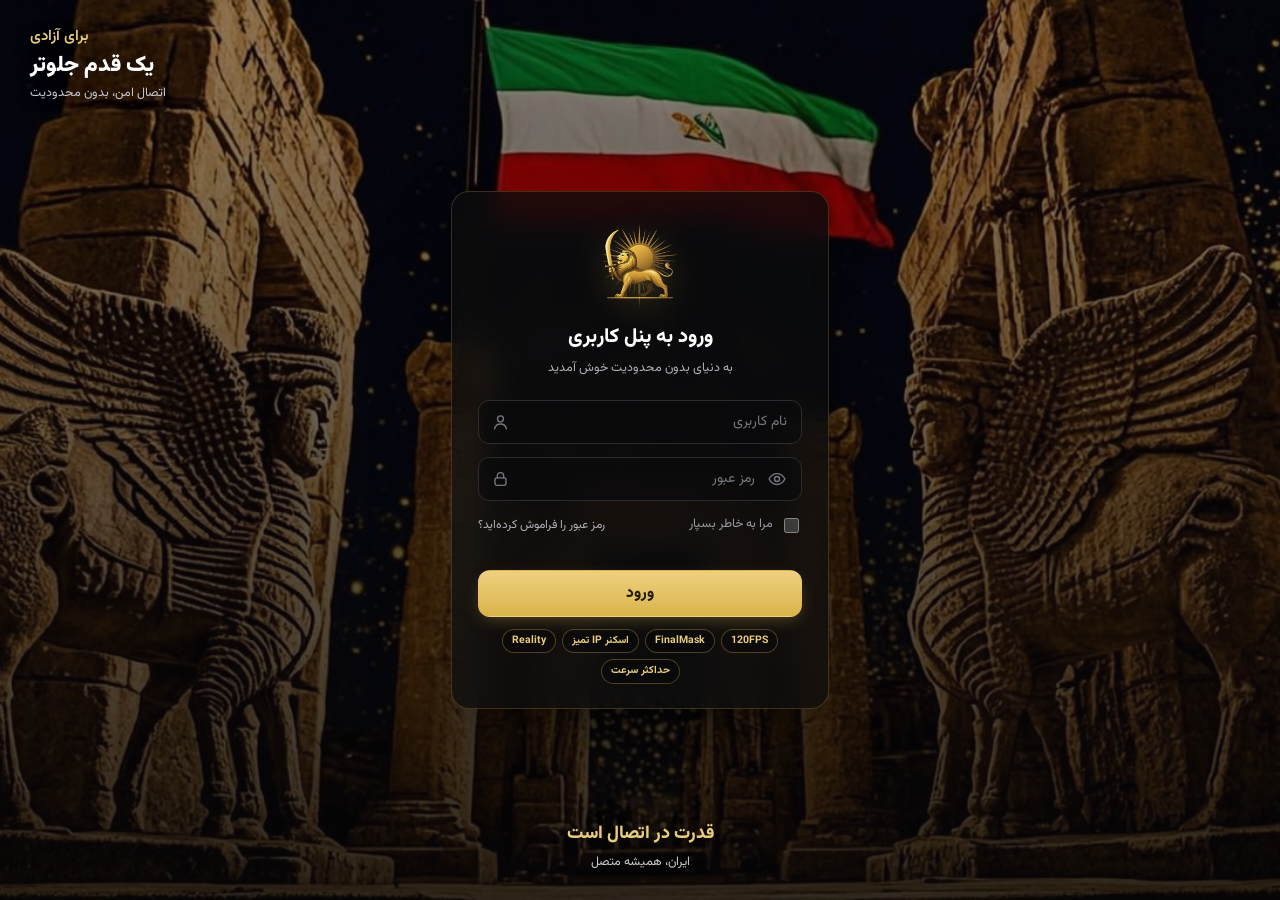
==== panel.html @ 76ae4f4f "fix(ipscan): browser scanner returned fake ~0ms results for every IP probeOne used fetch with mode:'" ====
<!doctype html>
<html lang="fa" dir="rtl">
<head>
<meta charset="utf-8">
<meta name="viewport" content="width=device-width,initial-scale=1,viewport-fit=cover">
<meta name="theme-color" content="#0a0a0b">
<meta name="robots" content="noindex,nofollow">
<title>پنل مدیریت | NullGate</title>



<style>@font-face{font-family:'Vazirmatn';font-style:normal;font-weight:400;font-display:swap;src:url([data-uri]) format('woff2');}@font-face{font-family:'Vazirmatn';font-style:normal;font-weight:600;font-display:swap;src:url([data-uri]) format('woff2');}@font-face{font-family:'Vazirmatn';font-style:normal;font-weight:700;font-display:swap;src:url([data-uri]) format('woff2');}@font-face{font-family:'Vazirmatn';font-style:normal;font-weight:800;font-display:swap;src:url([data-uri]) format('woff2');}@font-face{font-family:'Vazirmatn';font-style:normal;font-weight:900;font-display:swap;src:url([data-uri]) format('woff2');}/* ══════════ v2.3.0: hero chips / login chips / wg ══════════ */
.hchips{display:flex;gap:6px;margin-top:10px;flex-wrap:wrap}
.hchips span{display:inline-flex;align-items:center;gap:5px;font-size:10.5px;font-weight:700;color:var(--gold-tx);border:1px solid rgba(217,180,74,.4);border-radius:999px;padding:2.5px 10px;background:rgba(8,8,10,.5);backdrop-filter:blur(4px);-webkit-backdrop-filter:blur(4px)}
.hchips span svg.i{width:12px;height:12px;stroke-width:2.2}
.lfchips{display:flex;justify-content:center;gap:6px;margin-top:12px;flex-wrap:wrap}
.lfchips span{font-size:10.5px;font-weight:700;color:var(--gold-tx);border:1px solid rgba(217,180,74,.32);border-radius:999px;padding:2px 9px;background:rgba(8,8,10,.35)}
.wgline{display:flex;align-items:center;gap:7px;font-size:11.5px;color:var(--mu);white-space:nowrap}
.wgline code{font-family:var(--mono);font-size:11px;background:var(--bg2);border:1px solid var(--line2);border-radius:6px;padding:1px 7px;direction:ltr;unicode-bidi:isolate}
</style>
<style>
/* ═══════════════ tokens ═══════════════ */
:root{
  --bg:#0a0a0b; --bg2:#101012; --card:#151517; --card2:#1b1b1e; --line:#26262a; --line2:#1e1e21;
  --tx:#f2f2f4; --mu:#9b9ba3; --mu2:#77777f;
  --gold:#d9b44a; --gold2:#f0d080; --gold-d:#8a6d1f; --gold-tx:#e9cd7e;
  --green:#3ddc84; --red:#f87171; --blue:#5b8cff; --purple:#a78bfa; --cyan:#38bdf8; --yellow:#fbbf24;
  --emblem:url("[data-uri]");
  --loginbg:url("[data-uri]");
  --hero:url("[data-uri]");
  --sans:'Vazirmatn',Tahoma,system-ui,-apple-system,'Segoe UI',sans-serif;
  --mono:ui-monospace,SFMono-Regular,Menlo,Consolas,monospace;
  --rad:14px; --sh:0 10px 30px -12px rgba(0,0,0,.55);
  --logo:url("[data-uri]");
  --icon:url("[data-uri]");
}
html[data-theme="light"]{
  --bg:#f1f1f3; --bg2:#e9e9ec; --card:#ffffff; --card2:#f5f5f7; --line:#dedee1; --line2:#e7e7ea;
  --tx:#1c1c20; --mu:#63636b; --mu2:#8c8c94;
  --gold:#c9992e; --gold-d:#a87f1f; --gold-tx:#9a7715;
  --sh:0 10px 26px -14px rgba(18,18,20,.25);
}
*{box-sizing:border-box;-webkit-tap-highlight-color:transparent}
html{color-scheme:dark}
html[data-theme="light"]{color-scheme:light}
body{margin:0;background:var(--bg);color:var(--tx);font-family:var(--sans);font-size:14px;line-height:1.75;min-height:100vh}
button,input,select{font:inherit;color:inherit}
button{cursor:pointer;background:none;border:0;padding:0}
:focus-visible{outline:2px solid var(--gold);outline-offset:2px}
[hidden]{display:none!important}
svg.i{width:20px;height:20px;fill:none;stroke:currentColor;stroke-width:1.7;stroke-linecap:round;stroke-linejoin:round;flex-shrink:0}
.ltr{direction:ltr;unicode-bidi:isolate}
::placeholder{color:var(--mu2)}
@media (prefers-reduced-motion:reduce){*{animation:none!important;transition:none!important}}
/* ─── 120Hz performance layer ─── */
.scard,.panel{contain:layout paint style}
.hero,.sic,.ava,.nic,.ring{will-change:transform,opacity}
#toast span,.pop,.scrim{will-change:transform,opacity}
.ubar b{will-change:transform}
.tdetail{animation:popin .16s both}

/* ═══════════════ buttons & fields ═══════════════ */
.btn{display:inline-flex;align-items:center;justify-content:center;gap:8px;min-height:42px;padding:0 18px;border-radius:11px;border:1px solid var(--line);background:var(--card2);color:var(--tx);font-weight:600;transition:filter .15s,background .15s,border-color .15s}
.btn:hover{filter:brightness(1.12)}
.btn.gold{background:linear-gradient(180deg,var(--gold2),var(--gold));border-color:transparent;color:#241b03;font-weight:800;box-shadow:0 6px 18px -6px rgba(217,180,74,.45)}
.btn.gold:hover{filter:brightness(1.06)}
.btn.ghost-gold{background:transparent;border-color:var(--gold-d);color:var(--gold-tx);font-weight:700}
.btn.ghost-gold:hover{background:rgba(217,180,74,.1)}
.btn.bad{border-color:#5c2323;color:var(--red);background:transparent}
.btn.bad:hover{background:rgba(248,113,113,.08)}
.btn.sm{min-height:36px;padding:0 13px;font-size:13px;border-radius:9px}
.btn.icon{width:38px;min-height:38px;padding:0;border-radius:10px}
.btn:disabled{opacity:.5;cursor:default}
.field{display:flex;flex-direction:column;gap:6px;margin-bottom:14px}
.field label{font-size:12.5px;color:var(--mu);font-weight:600}
.field small{color:var(--mu);font-size:12px;line-height:1.8}
input.in,select.in{width:100%;min-height:44px;padding:0 14px;border-radius:11px;border:1px solid var(--line);background:var(--bg2);color:var(--tx);transition:border-color .15s}
input.in:focus,select.in:focus{outline:none;border-color:var(--gold)}
input.in.ltr{direction:ltr;text-align:left;font-family:var(--mono);font-size:12.5px}
select.in option{background:var(--bg2)}
.chk{display:flex;align-items:center;gap:7px;font-size:12.5px;color:var(--mu);cursor:pointer;user-select:none}
.chk input{width:15px;height:15px;accent-color:var(--gold)}

/* ═══════════════ login ═══════════════ */
.login{position:relative;min-height:100vh;min-height:100dvh;display:flex;align-items:center;justify-content:center;padding:24px;background:linear-gradient(rgba(5,5,6,.42),rgba(5,5,6,.66) 60%,rgba(5,5,6,.82)),var(--loginbg) center/cover no-repeat fixed}
.login-slogan{position:absolute;top:26px;inset-inline-end:30px;line-height:1.5;text-shadow:0 2px 14px rgba(0,0,0,.7);text-align:left}
.login-slogan .l1{display:block;color:var(--gold-tx);font-size:15px;font-weight:600}
.login-slogan .l2{display:block;color:#fff;font-size:22px;font-weight:900;letter-spacing:.2px}
.login-slogan .l3{display:block;color:#c9c9cf;font-size:12.5px;margin-top:2px}
.login-quote{position:absolute;bottom:26px;inset-inline:0;text-align:center;text-shadow:0 2px 14px rgba(0,0,0,.8)}
.login-quote b{display:block;color:var(--gold-tx);font-size:18px;font-weight:800}
.login-quote span{display:block;color:#c9c9cf;font-size:12.5px;margin-top:2px}
.login-card{position:relative;width:100%;max-width:378px;background:rgba(12,12,14,.78);border:1px solid rgba(217,180,74,.22);border-radius:18px;padding:30px 26px 24px;backdrop-filter:blur(14px);-webkit-backdrop-filter:blur(14px);box-shadow:0 30px 70px -20px rgba(0,0,0,.75)}
html[data-theme="light"] .login-card{background:rgba(255,255,255,.88);border-color:rgba(201,153,46,.35)}
.login-card .emb{display:block;width:88px;height:88px;margin:0 auto 10px;background:var(--emblem) center/contain no-repeat;filter:drop-shadow(0 6px 18px rgba(217,180,74,.35))}
.login-card h1{margin:0 0 3px;font-size:20px;font-weight:800;text-align:center;color:#fff}
html[data-theme="light"] .login-card h1{color:var(--tx)}
.login-card>p{margin:0 0 20px;text-align:center;color:#b0b0b7;font-size:12.5px}
html[data-theme="light"] .login-card>p{color:var(--mu)}
.in-wrap{position:relative;margin-bottom:13px}
.in-wrap>.i{position:absolute;top:50%;inset-inline-end:13px;transform:translateY(-50%);width:19px;height:19px;color:var(--mu2);pointer-events:none}
.in-wrap input{padding-inline-end:42px;background:rgba(9,9,11,.6);border-color:#2b2b30}.in-wrap input[name="pass"]{padding-inline-start:46px}
html[data-theme="light"] .in-wrap input{background:var(--bg2)}
.in-wrap input:focus{border-color:var(--gold)}
.eye{position:absolute;top:50%;inset-inline-start:8px;transform:translateY(-50%);width:34px;height:34px;display:flex;align-items:center;justify-content:center;color:var(--mu2);border-radius:8px}
.eye:hover{color:var(--tx)}
.login-row{display:flex;align-items:center;justify-content:space-between;gap:10px;margin:2px 0 8px}
.forgot{font-size:12px;color:#b0b0b7}
.forgot:hover{color:var(--gold-tx)}
html[data-theme="light"] .forgot{color:var(--mu)}
.err{min-height:20px;color:var(--red);font-size:12.5px;margin-bottom:4px}
.login-card .btn.gold{width:100%;min-height:47px;font-size:15.5px;border-radius:12px;margin-top:2px}

/* ═══════════════ app shell ═══════════════ */
.app{display:flex;min-height:100vh;direction:ltr}
.rail{width:252px;flex-shrink:0;position:sticky;top:0;height:100vh;display:flex;flex-direction:column;gap:4px;padding:20px 14px 16px;background:var(--bg2);border-inline-start:1px solid var(--line2);z-index:40;transition:width .2s,transform .25s;direction:rtl}
.rail .brand{display:flex;align-items:center;gap:11px;padding:2px 8px 18px}
.rail .brand .emb{width:40px;height:40px;flex-shrink:0;background:var(--emblem) center/contain no-repeat}
.rail .brand b{display:block;font-size:15.5px;font-weight:800;line-height:1.4}
.rail .brand span{display:block;font-size:11px;color:var(--mu2);margin-top:-3px}
.rail .brand .logo-sm{display:block;width:100%;height:15px;margin:2px 0 3px;background:var(--logo) right center/contain no-repeat;opacity:.95}
.rail.collapsed .brand .logo-sm{display:none}
/* NullGate brand logo */
.login-card .logo{display:block;height:34px;margin:0 auto 14px;background:var(--logo) center/contain no-repeat;filter:drop-shadow(0 4px 14px rgba(217,180,74,.4))}
.topbar .logo-h{width:36px;height:36px;flex-shrink:0;background:var(--emblem) center/contain no-repeat}
/* config-name format editor */
.chips{display:flex;flex-wrap:wrap;gap:6px;margin:-4px 0 12px}
.chip{border:1px solid var(--line);background:var(--card2);color:var(--gold-tx);font-family:var(--mono);font-size:11px;padding:4px 9px;border-radius:8px;cursor:pointer;transition:border-color .15s,color .15s}
.chip:hover{border-color:var(--gold);color:var(--gold2)}
.cfg-prev{background:var(--card2);border:1px solid var(--line2);border-radius:10px;padding:10px 14px;font-family:var(--mono);font-size:12px;direction:ltr;text-align:left;line-height:2.1;color:var(--mu);overflow-x:auto;white-space:nowrap}
.cfg-prev b{color:var(--gold-tx);font-weight:600}
.cfg-prev .bad{color:var(--red)}
.rail nav{display:flex;flex-direction:column;gap:3px;overflow-y:auto;scrollbar-width:none}
.rail nav::-webkit-scrollbar{display:none}
.rail .nav{display:flex;align-items:center;gap:12px;padding:0 13px;min-height:44px;border-radius:11px;color:var(--mu);font-weight:600;font-size:13.5px;text-align:start;transition:background .15s,color .15s;white-space:nowrap}
.rail .nav svg.i{width:21px;height:21px}
.rail .nav:hover{background:var(--card2);color:var(--tx)}
.rail .nav[aria-current=page]{background:linear-gradient(135deg,var(--gold2),var(--gold));color:#241b03;font-weight:800;box-shadow:0 6px 16px -6px rgba(217,180,74,.5)}
.rail .grow{flex:1}
.rail .me{display:flex;align-items:center;gap:10px;padding:10px 10px;border-top:1px solid var(--line2);white-space:nowrap}
.ava{width:36px;height:36px;flex-shrink:0;border-radius:50%;background:linear-gradient(135deg,var(--gold2),var(--gold));color:#241b03;display:flex;align-items:center;justify-content:center;font-weight:800;font-size:14.5px}
.rail .me b{display:block;font-size:13px;font-weight:700;line-height:1.4;overflow:hidden;text-overflow:ellipsis}
.rail .me span{display:block;font-size:11px;color:var(--mu2);margin-top:-3px}
.rail .logout{display:flex;align-items:center;gap:12px;padding:0 13px;min-height:42px;border-radius:11px;color:var(--red);font-weight:600;font-size:13.5px;white-space:nowrap}
.rail .logout:hover{background:rgba(248,113,113,.08)}
.rail.collapsed{width:74px}
.rail.collapsed .brand div,.rail.collapsed .nav span,.rail.collapsed .me div,.rail.collapsed .logout span{display:none}
.rail.collapsed .brand,.rail.collapsed .me{justify-content:center;padding-inline:0}
.rail.collapsed .nav,.rail.collapsed .logout{justify-content:center;padding:0}
.scrim{position:fixed;inset:0;background:rgba(3,3,4,.6);backdrop-filter:blur(2px);z-index:35;opacity:0;pointer-events:none;transition:opacity .2s}
.wrap{flex:1;min-width:0;display:flex;flex-direction:column;direction:rtl}
main{flex:1;width:100%;max-width:1220px;margin:0 auto;padding:20px 24px 30px}

/* ═══════════════ topbar ═══════════════ */
.topbar{position:sticky;top:0;z-index:30;display:flex;align-items:center;gap:12px;padding:12px 24px;background:color-mix(in srgb,var(--bg) 86%,transparent);backdrop-filter:blur(10px);-webkit-backdrop-filter:blur(10px);border-bottom:1px solid var(--line2);direction:ltr}
.burger{width:40px;height:40px;display:flex;align-items:center;justify-content:center;border-radius:10px;color:var(--mu);flex-shrink:0}
.burger:hover{background:var(--card2);color:var(--tx)}
.topbar .emb{width:38px;height:38px;flex-shrink:0;background:var(--emblem) center/contain no-repeat}
.search{position:relative;flex:1;max-width:430px}
.search .i{position:absolute;top:50%;inset-inline-start:13px;transform:translateY(-50%);width:17px;height:17px;color:var(--mu2);pointer-events:none}
.search input{width:100%;min-height:41px;padding:0 40px;border-radius:999px;border:1px solid var(--line);background:var(--bg2);font-size:13px;direction:rtl}
.search input:focus{outline:none;border-color:var(--gold)}
.tact{display:flex;align-items:center;gap:4px;margin-inline-start:auto}
.tact .btn.icon{background:transparent;border-color:transparent;color:var(--mu);position:relative}
.tact .btn.icon:hover{background:var(--card2);color:var(--tx)}
.tact .dot{position:absolute;top:7px;inset-inline-end:8px;width:8px;height:8px;border-radius:50%;background:var(--red);border:2px solid var(--bg);display:none}
.tact .dot.on{display:block}
.me-mini{display:flex;align-items:center;gap:9px;padding-inline-start:10px;margin-inline-start:4px;border-inline-start:1px solid var(--line2);direction:rtl}
.me-mini b{display:block;font-size:12.5px;font-weight:700;line-height:1.4;white-space:nowrap}
.me-mini span{display:block;font-size:10.5px;color:var(--mu2);margin-top:-3px}
.me-mini>div{min-width:0}

/* ═══════════════ hero ═══════════════ */
.hero{position:relative;height:212px;border-radius:var(--rad);overflow:hidden;background:var(--hero) center 32%/cover no-repeat;box-shadow:var(--sh);margin-bottom:16px}
.hero::before{content:"";position:absolute;inset:0;background:linear-gradient(to left,rgba(4,4,5,.88) 8%,rgba(4,4,5,.45) 46%,rgba(4,4,5,.06) 78%)}
html[data-theme="light"] .hero::before{background:linear-gradient(to left,rgba(8,8,9,.82) 8%,rgba(8,8,9,.38) 46%,rgba(8,8,9,.04) 78%)}
.hero .ht{position:absolute;inset-inline-start:26px;top:50%;transform:translateY(-50%);max-width:420px}
.hero .ht .h1{display:inline-block;color:var(--gold-tx);font-size:12.5px;font-weight:600;padding-bottom:5px;border-bottom:2px solid var(--gold);text-shadow:0 1px 8px rgba(0,0,0,.6)}
.hero .ht h2{margin:6px 0 4px;color:#fff;font-size:26px;font-weight:900;text-shadow:0 2px 14px rgba(0,0,0,.65)}
.hero .ht p{margin:0;color:#d6d6db;font-size:13px;text-shadow:0 1px 8px rgba(0,0,0,.6)}

/* ═══════════════ cards & grids ═══════════════ */
.grid4{display:grid;grid-template-columns:repeat(4,1fr);gap:14px;margin-bottom:16px;direction:ltr}
.grid4>.scard:not(.srv){direction:ltr}
.grid4>.scard:not(.srv) .sbody{direction:rtl}
.scard.srv{direction:rtl}
.grid2{display:grid;grid-template-columns:1.9fr 1fr;gap:14px;margin-bottom:16px;align-items:stretch;direction:ltr}
.grid2>.panel{direction:rtl}
.panel{background:var(--card);border:1px solid var(--line2);border-radius:var(--rad);padding:18px;box-shadow:var(--sh)}
.panel+.panel,.mt{margin-top:14px}
.panel h3{margin:0 0 3px;font-size:15px;font-weight:800}
.panel .sub{margin:0 0 14px;color:var(--mu);font-size:12px}
.sect-t{font-size:15px;font-weight:800;margin:0 0 11px}
.scard{background:var(--card);border:1px solid var(--line2);border-radius:var(--rad);padding:16px;display:flex;align-items:center;gap:13px;box-shadow:var(--sh);min-width:0}
.sic{width:46px;height:46px;flex-shrink:0;border-radius:13px;display:flex;align-items:center;justify-content:center}
.sic svg.i{width:22px;height:22px}
.sic.blue{background:rgba(91,140,255,.14);color:var(--blue)}
.sic.green{background:rgba(61,220,132,.13);color:var(--green)}
.sic.purple{background:rgba(167,139,250,.14);color:var(--purple)}
.sic.yellow{background:rgba(251,191,36,.13);color:var(--yellow)}
.sbody{min-width:0;flex:1}
.st{display:block;color:var(--mu);font-size:12px;font-weight:600;white-space:nowrap;overflow:hidden;text-overflow:ellipsis}
.sv{display:flex;align-items:center;gap:8px;margin:2px 0;flex-wrap:wrap;row-gap:2px}
.sv b{font-size:22px;font-weight:800;line-height:1.3;letter-spacing:-.2px;white-space:nowrap;unicode-bidi:plaintext;max-width:100%;overflow:hidden;text-overflow:ellipsis}
.badge{display:inline-flex;align-items:center;gap:3px;font-size:11px;font-weight:700;padding:1px 7px;border-radius:999px}
.badge svg.i{width:11px;height:11px;stroke-width:2.4}
.badge.up{color:var(--green);background:rgba(61,220,132,.12)}
.sv .badge{direction:ltr}
.badge.down{color:var(--red);background:rgba(248,113,113,.12)}
.ss{display:block;color:var(--mu2);font-size:11.5px;white-space:nowrap;overflow:hidden;text-overflow:ellipsis}

/* server status */
.srv{flex-direction:column;align-items:stretch;gap:10px}
.srv .shead{display:flex;align-items:center;justify-content:space-between;color:var(--mu);font-size:12.5px;font-weight:600}
.srv .shead .ltr{font-size:11px;color:var(--mu2)}
.srv .srow{display:flex;align-items:center;justify-content:space-between;gap:10px}
.srv .big{display:block;font-size:23px;font-weight:800;line-height:1.35;white-space:nowrap;unicode-bidi:plaintext;overflow:hidden;text-overflow:ellipsis}
.srv .ss{margin-top:0}
.ring{width:62px;height:62px;flex-shrink:0}
.ring circle{fill:none;stroke-width:6.5;stroke-linecap:round}
.ring .tr{stroke:var(--line2)}
.ring text{font-size:12.5px;font-weight:800;fill:var(--tx)}
.nic{width:46px;height:46px;flex-shrink:0;border-radius:13px;background:rgba(56,189,248,.13);color:var(--cyan);display:flex;align-items:center;justify-content:center}
.nrow{display:flex;align-items:center;gap:7px;font-size:13.5px;font-weight:700;font-family:var(--mono);direction:ltr;justify-content:flex-end}
.nrow svg.i{width:15px;height:15px;stroke-width:2.2}
.nrow.dl{color:var(--green)}.nrow.ul{color:var(--cyan)}

/* chart */
.chart-head{display:flex;align-items:flex-start;justify-content:space-between;gap:10px;flex-wrap:wrap}
.legend{display:flex;gap:16px;flex-wrap:wrap;padding-top:3px;direction:ltr}
.legend span{display:inline-flex;align-items:center;gap:6px;font-size:11.5px;color:var(--mu);font-weight:600;direction:ltr}
.legend i{width:9px;height:9px;border-radius:50%}
.chart-wrap{width:100%}
.chart-wrap svg{display:block;width:100%;height:196px}
.axis-t{font-size:10.5px;fill:var(--mu2);font-family:var(--mono)}

/* sysinfo */
.rows{margin:0}
.rows>div{display:flex;align-items:center;justify-content:space-between;gap:12px;padding:11.5px 0;border-top:1px solid var(--line2)}
.rows>div:first-child{border-top:0;padding-top:2px}
.rows dt{color:var(--mu);font-size:12.5px;flex-shrink:0}
.rows dd{margin:0;font-weight:600;font-size:13px;display:flex;align-items:center;gap:8px;min-width:0;text-align:end}
.rows dd svg.i{width:16px;height:16px;color:var(--gold);stroke-width:1.9}
.rows dd span{overflow:hidden;text-overflow:ellipsis;white-space:nowrap}

/* ═══════════════ users table ═══════════════ */
.tbl-head{display:flex;align-items:center;justify-content:space-between;gap:10px;margin-bottom:12px}
.tbl{background:var(--card);border:1px solid var(--line2);border-radius:var(--rad);overflow:hidden;box-shadow:var(--sh)}
.trow,.thead{display:grid;grid-template-columns:46px minmax(120px,1.15fr) 108px minmax(150px,1.5fr) 84px 128px 92px;gap:10px;align-items:center;padding:12px 16px}
.thead{color:var(--mu2);font-size:11.5px;font-weight:700;border-bottom:1px solid var(--line2)}
.trow{border-bottom:1px solid var(--line2);cursor:pointer;transition:background .12s}
.trow:last-of-type{border-bottom:0}
.trow:hover{background:var(--card2)}
.trow .ava{width:34px;height:34px;border-radius:10px;font-size:13px}
.trow .uname{font-weight:700;font-size:13.5px;overflow:hidden;text-overflow:ellipsis;white-space:nowrap}
.trow .uname small{display:block;font-family:var(--mono);color:var(--mu2);font-size:10.5px;font-weight:400;margin-top:-2px}
.status{display:inline-flex;align-items:center;gap:6px;font-size:12px;font-weight:700;white-space:nowrap}
.status i{width:7px;height:7px;border-radius:50%;flex-shrink:0}
.status.ok{color:var(--green)}.status.ok i{background:var(--green);box-shadow:0 0 7px var(--green)}
.status.no{color:var(--red)}.status.no i{background:var(--red)}
.status.qt{color:var(--yellow)}.status.qt i{background:var(--yellow)}
.ucell{min-width:0}
.ucell .uv{display:flex;align-items:center;gap:8px;font-size:12px;color:var(--mu);font-family:var(--mono);direction:ltr;justify-content:flex-end;white-space:nowrap}
.ubar{height:5px;border-radius:6px;background:var(--bg2);overflow:hidden;margin-top:6px}
.ubar b{display:block;width:100%;height:100%;border-radius:6px;background:var(--green);transform-origin:100% 50%;transition:transform .7s cubic-bezier(.22,1,.36,1);will-change:transform}
.ubar.warn b{background:var(--yellow)}
.ubar.full b{background:var(--red)}
.ubar.blue b{background:var(--cyan)}
.tcell{font-size:12.5px;color:var(--mu);white-space:nowrap;overflow:hidden;text-overflow:ellipsis}
.tcell b{color:var(--tx);font-weight:600;font-family:var(--mono);font-size:12.5px;unicode-bidi:plaintext}
.tcell small{display:block;font-size:10.5px;margin-top:-2px}
.tcell small.ok{color:var(--green)}.tcell small.no{color:var(--red)}
.acts{display:flex;align-items:center;justify-content:flex-end;gap:2px}
.acts button{width:30px;height:30px;display:flex;align-items:center;justify-content:center;border-radius:8px;color:var(--mu)}
.acts button:hover{background:var(--card2);color:var(--gold-tx)}
.acts svg.i{width:16.5px;height:16.5px}
.tbody-empty{padding:26px;text-align:center;color:var(--mu2);font-size:13px}

/* expandable details */
.tdetail{grid-column:1/-1;padding:4px 0 8px;cursor:default}
.trow.open{background:var(--card2)}
.tdetail .dinner{border-top:1px dashed var(--line);padding-top:12px;margin-top:10px}
.usage{margin-bottom:12px}
.usage .ur{display:flex;justify-content:space-between;gap:10px;font-size:12.5px;color:var(--mu)}
.usage .ur b{color:var(--tx);font-weight:600;font-family:var(--mono);direction:ltr}
.usage .ubar{margin:6px 0 8px}
.urlrow{display:flex;align-items:center;gap:8px;margin-bottom:8px}
.urlrow .u{flex:1;min-width:0;height:37px;display:flex;align-items:center;padding:0 11px;border-radius:9px;border:1px solid var(--line2);background:var(--bg2);font-family:var(--mono);font-size:11.5px;direction:ltr;overflow:hidden;white-space:nowrap;text-overflow:ellipsis;color:#a6a6b0}
.urlrow.sub .u{border-color:var(--gold-d);color:var(--gold-tx)}
.urlrow .btn.icon{width:34px;min-height:34px}
.cfg{margin-bottom:9px}
.cfg>small{display:block;margin-bottom:3px;font-size:11.5px;color:var(--mu)}
.tdetail h4{margin:13px 0 8px;font-size:12.5px;font-weight:700;color:var(--mu)}
.ed{display:flex;flex-wrap:wrap;gap:8px;align-items:center;margin-top:4px}
.ed .in{flex:1 1 130px;min-height:38px;border-radius:9px}
.g2{display:grid;grid-template-columns:1fr 1fr;gap:0 12px}
.ibf{margin-top:16px;padding-top:16px;border-top:1px solid var(--line2)}
.help{margin:0 0 14px;color:var(--mu);font-size:12.5px;line-height:1.9;background:var(--bg2);border:1px dashed var(--line);border-radius:12px;padding:12px 14px}
.help b{color:var(--tx)}
.plist>div{display:flex;align-items:flex-start;gap:12px;padding:13px 0;border-top:1px solid var(--line2)}
.plist>div:first-child{border-top:0;padding-top:2px}
.plist .pn{flex:1;min-width:0}
.plist b{display:block;font-weight:700;font-size:13.5px}
.plist small{display:block;color:var(--mu);font-size:12px}
.plist code,.steps code{font-family:var(--mono);font-size:11.5px;background:var(--bg2);border:1px solid var(--line2);border-radius:6px;padding:1px 7px;direction:ltr;unicode-bidi:isolate}
.steps{margin:12px 0 0;padding:0;list-style:none;counter-reset:s}
.steps li{position:relative;padding-inline-start:38px;margin-bottom:10px;counter-increment:s;font-size:13px}
.steps li::before{content:counter(s);position:absolute;inset-inline-start:0;top:2px;width:25px;height:25px;border-radius:50%;background:var(--card2);border:1px solid var(--gold-d);display:flex;align-items:center;justify-content:center;font-size:12px;font-weight:700;color:var(--gold-tx)}
.add{display:flex;gap:9px;margin-bottom:14px;flex-wrap:wrap}
.add .in{flex:1 1 150px}
.add .in.num{flex:0 1 110px}

/* ═══════════════ dropdown / dialog / toast ═══════════════ */
.pop{position:fixed;z-index:60;min-width:212px;background:var(--card);border:1px solid var(--line);border-radius:13px;box-shadow:0 18px 46px -10px rgba(0,0,0,.6);padding:6px;animation:popin .14s}
@keyframes popin{from{opacity:0;transform:translateY(-5px)}}
.pop .pi{display:flex;align-items:center;gap:10px;width:100%;min-height:38px;padding:0 11px;border-radius:9px;font-size:13px;font-weight:600;color:var(--tx);text-align:start}
.pop .pi svg.i{width:17px;height:17px;color:var(--mu)}
.pop .pi:hover{background:var(--card2)}
.pop .pi.danger,.pop .pi.danger svg.i{color:var(--red)}
.pop .pi.danger:hover{background:rgba(248,113,113,.08)}
.pop .pt{padding:7px 11px 3px;font-size:11px;font-weight:800;color:var(--mu2)}
.pop .ni{display:flex;gap:9px;align-items:flex-start;padding:9px 11px;font-size:12.5px;line-height:1.6;color:var(--mu);border-top:1px solid var(--line2)}
.pop .ni:first-of-type{border-top:0}
.pop .ni b{color:var(--tx);font-weight:700}
.pop .ni svg.i{width:16px;height:16px;margin-top:3px;flex-shrink:0}
.pop .ni.ok svg.i{color:var(--green)}.pop .ni.warn svg.i{color:var(--yellow)}.pop .ni.bad svg.i{color:var(--red)}
dialog{border:1px solid var(--line);border-radius:16px;background:var(--card);color:var(--tx);padding:22px;width:min(92vw,360px);box-shadow:0 30px 80px -20px rgba(0,0,0,.7)}
dialog::backdrop{background:rgba(3,3,4,.7)}
dialog p{margin:0 0 18px;font-size:13.5px}
dialog .acts{display:flex;gap:10px;justify-content:flex-end}
#toast{position:fixed;inset-inline:0;bottom:calc(84px + env(safe-area-inset-bottom));display:flex;justify-content:center;pointer-events:none;z-index:80}
#toast span{background:var(--tx);color:var(--bg);padding:9px 18px;border-radius:999px;font-weight:700;font-size:13px;opacity:0;transform:translateY(8px);transition:.2s;box-shadow:var(--sh)}
#toast.show span{opacity:1;transform:none}
#toast.bad span{background:var(--red);color:#1a0505}

/* ═══════════════ footer ═══════════════ */
.foot{display:flex;align-items:center;justify-content:space-between;gap:12px;flex-wrap:wrap;max-width:1220px;width:100%;margin:0 auto;padding:14px 24px calc(16px + env(safe-area-inset-bottom));border-top:1px solid var(--line2);color:var(--mu2);font-size:12px}
.foot .fl{display:inline-flex;align-items:center;gap:9px}
.foot .fl i{width:26px;height:3px;border-radius:3px;background:linear-gradient(90deg,var(--gold),transparent);display:inline-block}

/* ═══════════════ responsive ═══════════════ */
@media (max-width:1120px){
  .grid4{grid-template-columns:repeat(2,1fr)}
  .grid2{grid-template-columns:1fr}
}
@media (max-width:900px){
  .rail{position:fixed;inset-inline-start:0;top:0;transform:translateX(105%)}
  .rail.open{transform:none;box-shadow:0 0 80px rgba(0,0,0,.6)}
  .rail.collapsed{width:252px}
  .rail.collapsed .brand div,.rail.collapsed .nav span,.rail.collapsed .me div,.rail.collapsed .logout span{display:block}
  .rail.collapsed .brand,.rail.collapsed .me{justify-content:flex-start;padding-inline:8px 2px}
  .rail.collapsed .nav,.rail.collapsed .logout{justify-content:flex-start;padding:0 13px}
  .scrim.on{opacity:1;pointer-events:auto}
  .topbar{padding:10px 14px}
  main{padding:16px 14px 24px}
  .me-mini div{display:none}
  .me-mini{border-inline-start:0;padding-inline-start:0;margin-inline-start:0}
  .hero{height:180px}
  .hero .ht h2{font-size:21px}
}
@media (max-width:760px){
  .trow,.thead{grid-template-columns:40px minmax(90px,1fr) 92px minmax(110px,1.3fr) 84px}
  .tcell.hidem,.thead .hidem{display:none}
  .acts.hidem,.thead .hidem2{display:none}
}
@media (max-width:560px){
  .grid4{grid-template-columns:1fr 1fr;gap:10px}
  .scard{padding:13px}
  .sv b{font-size:18px}
  .ring{width:46px;height:46px}
  .srv .big{font-size:16px}
  .srv .srow{gap:7px}
  .sic{width:40px;height:40px;border-radius:11px}
  .hero{height:158px}
  .hero .ht{inset-inline-start:18px;max-width:300px}
  .hero .ht h2{font-size:18px}
  .login-slogan{inset-inline-start:18px;top:18px}
  .login-slogan .l2{font-size:18px}
  .topbar .emb,.topbar .logo-h{display:none}
  .thead{display:none}
  .trow{grid-template-columns:36px 1fr 84px;grid-template-areas:"ava name acts" "ava st st" "uc uc uc";row-gap:6px;padding:12px}
  .trow>.ava{grid-area:ava}
  .trow>.uname{grid-area:name}
  .trow>.acts{grid-area:acts}
  .trow>.status{grid-area:st}
  .trow>.ucell{grid-area:uc}
  .trow>.uexp{display:none}
  .trow>.tdetail{grid-column:1/-1}
}
@media (min-width:901px){#toast{bottom:26px}}
/* ══════════ v2.0.0 additions ══════════ */
.ckb{width:17px;height:17px;accent-color:var(--gold);cursor:pointer;flex-shrink:0;margin-inline-end:2px}
.bulkbar{display:none;align-items:center;gap:8px;flex-wrap:wrap;background:linear-gradient(135deg,rgba(217,180,74,.14),rgba(217,180,74,.04));border:1px solid var(--gold-d);border-radius:12px;padding:10px 14px;margin:0 0 12px}
.bulkbar.on{display:flex}
.bulkbar b{font-size:13px;margin-inline-end:4px}
.bulkbar .in{width:88px;padding:7px 10px}
.chips2{display:flex;flex-wrap:wrap;gap:6px;margin:8px 0 4px}
.chip2{border:1px solid var(--line);background:var(--bg2);color:var(--mu);border-radius:999px;padding:4px 12px;font-size:11.5px;cursor:pointer;transition:.15s}
.chip2.on{border-color:var(--gold);color:var(--gold-tx);background:rgba(217,180,74,.12)}
.chips2.locked .chip2{opacity:.45;cursor:not-allowed}
.toggles{display:grid;grid-template-columns:repeat(auto-fill,minmax(225px,1fr));gap:8px}
.tgl{display:flex;align-items:flex-start;gap:10px;border:1px solid var(--line);background:var(--bg2);border-radius:12px;padding:11px 12px;cursor:pointer;transition:.15s}
.tgl:hover{border-color:var(--gold-d)}
.tgl input{margin-top:3px;accent-color:var(--gold)}
.tgl b{font-size:13px;display:block}
.tgl small{color:var(--mu);font-size:11px;line-height:1.7;display:block;margin-top:2px}
.tgl.off{opacity:.55}
dialog.modal{border:1px solid var(--line);border-radius:16px;background:var(--card);color:var(--tx);padding:0;width:min(580px,92vw);box-shadow:var(--sh)}
dialog.modal::backdrop{background:rgba(3,3,4,.72);backdrop-filter:blur(3px)}
.modal-h{display:flex;align-items:center;justify-content:space-between;gap:10px;padding:14px 18px;border-bottom:1px solid var(--line2)}
.modal-h h3{margin:0;font-size:15.5px}
.modal-b{padding:16px 18px;overflow:auto;max-height:min(60vh,540px)}
.modal-f{display:flex;gap:8px;justify-content:flex-start;padding:12px 18px;border-top:1px solid var(--line2);flex-wrap:wrap}
.modal-f:empty{display:none}
.qrwrap{display:flex;justify-content:center;padding:4px 0 2px}
.qrwrap svg{width:256px;height:256px;border-radius:14px;background:#fff;padding:12px;box-shadow:0 8px 26px -12px rgba(0,0,0,.6)}
.qrsub{word-break:break-all;direction:ltr;text-align:center;color:var(--mu);font-size:11.5px;margin-top:10px;font-family:var(--mono)}
.logview{font-family:var(--mono);font-size:11.5px;line-height:1.75;background:#0a0a0c;border:1px solid var(--line2);border-radius:12px;padding:12px 14px;max-height:52vh;overflow:auto;white-space:pre-wrap;word-break:break-all;direction:ltr;text-align:left;color:#a4a4ad}
.jsonview{font-family:var(--mono);font-size:11.5px;line-height:1.7;background:#0a0a0c;border:1px solid var(--line2);border-radius:12px;padding:12px 14px;max-height:52vh;overflow:auto;white-space:pre;direction:ltr;text-align:left;color:#a4a4ad}
.donut-wrap{display:flex;gap:24px;align-items:center;flex-wrap:wrap}
.donut-t{fill:var(--tx);font-size:13px;font-weight:700;font-family:var(--mono);direction:ltr}
.donut-s{fill:var(--mu);font-size:8.5px}
.dlegend{display:flex;flex-direction:column;gap:8px;font-size:12.5px}
.dlegend span{display:flex;align-items:center;gap:8px}
.dlegend i{width:10px;height:10px;border-radius:3px;display:inline-block;flex-shrink:0}
.dlegend b{font-family:var(--mono);font-weight:600;margin-inline-start:auto;direction:ltr}
.mini-list{display:flex;flex-direction:column}
.mini-list .mr{display:flex;align-items:center;justify-content:space-between;gap:10px;padding:9px 2px;border-top:1px solid var(--line2);font-size:12.5px}
.mini-list .mr:first-child{border-top:none}
.healthgrid{display:grid;grid-template-columns:repeat(auto-fill,minmax(128px,1fr));gap:8px;margin-top:12px}
.hcell{border:1px solid var(--line);background:var(--bg2);border-radius:12px;padding:10px 12px}
.hcell b{display:block;font-size:15px}
.hcell span{color:var(--mu);font-size:11px}
.chlog{margin:0;padding-inline-start:20px;display:flex;flex-direction:column;gap:9px;font-size:13px;line-height:1.9}
.chlog b{color:var(--gold-tx)}
/* ══════════ v2.7.0: ip scanner / tuning ══════════ */
.ipctl{display:grid;grid-template-columns:repeat(auto-fit,minmax(150px,1fr));gap:10px;margin:14px 0 4px}
.ipres{margin-top:12px;border:1px solid var(--line);border-radius:14px;max-height:420px;overflow-y:auto}
.iprow{display:flex;align-items:center;gap:10px;padding:10px 14px;border-top:1px solid var(--line2);font-size:13px}
.iprow:first-child{border-top:0}
.iprow .r{width:24px;color:var(--mu2);font-weight:800;font-size:11.5px}
.iprow .a{font-family:var(--mono);direction:ltr;font-weight:700;flex:1;overflow:hidden;text-overflow:ellipsis;white-space:nowrap}
.iprow .l{font-family:var(--mono);direction:ltr;min-width:84px;text-align:left;font-weight:800;font-size:12.5px}
.iprow .l.g{color:#3ddc84}.iprow .l.y{color:#d9b44a}.iprow .l.r{color:#ef5350}
.iprow .acts{display:flex;gap:6px}
.scanbar{height:8px;border-radius:99px;background:var(--bg2);overflow:hidden;margin-top:12px}
.scanbar b{display:block;height:100%;background:linear-gradient(90deg,var(--gold),var(--gold2));width:0%;transition:width .3s}
.pchips{display:flex;flex-wrap:wrap;gap:8px;margin:12px 0 2px}
.pchip{flex:1 1 170px;min-width:170px;border:1px solid var(--line);border-radius:14px;padding:11px 13px;cursor:pointer;background:var(--card);text-align:right;transition:border-color .15s,background .15s}
.pchip:hover{border-color:var(--gold-d)}
.pchip b{display:block;font-size:13.5px;margin-bottom:3px}
.pchip small{color:var(--mu);font-size:10.5px;line-height:1.8;display:block}
.pchip.on{border-color:var(--gold);background:rgba(217,180,74,.08)}
.pchip.on b{color:var(--gold-tx)}
.jprev{background:var(--bg2);border:1px solid var(--line2);border-radius:10px;padding:10px;font-family:var(--mono);font-size:11.5px;direction:ltr;text-align:left;white-space:pre;overflow:auto;max-height:250px;margin-top:8px;color:var(--mu)}
.csq{display:inline-flex;align-items:center;border:1px solid var(--line);border-radius:999px;padding:4px 11px;font-size:11.5px;cursor:pointer;margin:3px;direction:ltr;font-family:var(--mono)}
.csq:hover{border-color:var(--gold-d)}
.csq.on{border-color:var(--gold);color:var(--gold-tx);background:rgba(217,180,74,.1)}
/* ══════════ v2.3.0: hero chips / login chips / wg ══════════ */
.hchips{display:flex;gap:6px;margin-top:10px;flex-wrap:wrap}
.hchips span{display:inline-flex;align-items:center;gap:5px;font-size:10.5px;font-weight:700;color:var(--gold-tx);border:1px solid rgba(217,180,74,.4);border-radius:999px;padding:2.5px 10px;background:rgba(8,8,10,.5);backdrop-filter:blur(4px);-webkit-backdrop-filter:blur(4px)}
.hchips span svg.i{width:12px;height:12px;stroke-width:2.2}
.lfchips{display:flex;justify-content:center;gap:6px;margin-top:12px;flex-wrap:wrap}
.lfchips span{font-size:10.5px;font-weight:700;color:var(--gold-tx);border:1px solid rgba(217,180,74,.32);border-radius:999px;padding:2px 9px;background:rgba(8,8,10,.35)}
.wgline{display:flex;align-items:center;gap:7px;font-size:11.5px;color:var(--mu);white-space:nowrap}
.wgline code{font-family:var(--mono);font-size:11px;background:var(--bg2);border:1px solid var(--line2);border-radius:6px;padding:1px 7px;direction:ltr;unicode-bidi:isolate}
</style>
</head>
<body>

<!-- ═══════════ login ═══════════ -->
<div class="login" id="login" hidden>
  <div class="login-slogan"><span class="l1">برای آزادی</span><span class="l2">یک قدم جلوتر</span><span class="l3">اتصال امن، بدون محدودیت</span></div>
  <form class="login-card" id="loginForm">
    <div class="emb" role="img" aria-label="شیر و خورشید"></div>
    <h1>ورود به پنل کاربری</h1>
    <p>به دنیای بدون محدودیت خوش آمدید</p>
    <div class="in-wrap">
      <svg class="i"><use href="#i-user"/></svg>
      <input class="in" name="user" placeholder="نام کاربری" autocomplete="username" required>
    </div>
    <div class="in-wrap">
      <svg class="i"><use href="#i-lock"/></svg>
      <input class="in" name="pass" type="password" placeholder="رمز عبور" autocomplete="current-password" required>
      <button type="button" class="eye" id="eyeBtn" aria-label="نمایش رمز"><svg class="i"><use href="#i-eye"/></svg></button>
    </div>
    <div class="login-row">
      <label class="chk"><input type="checkbox" name="remember">مرا به خاطر بسپار</label>
      <button type="button" class="forgot" id="forgotBtn">رمز عبور را فراموش کرده‌اید؟</button>
    </div>
    <div class="err" id="loginErr" role="alert"></div>
    <button class="btn gold">ورود</button>
    <div class="lfchips"><span>120FPS</span><span>FinalMask</span><span>اسکنر IP تمیز</span><span>Reality</span><span>حداکثر سرعت</span></div>
  </form>
  <div class="login-quote"><b>قدرت در اتصال است</b><span>ایران، همیشه متصل</span></div>
</div>

<!-- ═══════════ app ═══════════ -->
<div class="app" id="app" hidden>
  <aside class="rail" id="rail">
    <div class="brand">
      <div class="emb"></div>
      <div><div class="logo-sm" aria-hidden="true"></div><b>پنل مدیریت</b><span>اتصال فاران از هرجا</span></div>
    </div>
    <nav id="nav"></nav>
    <div class="grow"></div>
    <div class="me">
      <span class="ava" id="meAva">م</span>
      <div><b id="meName">…</b><span>مدیر</span></div>
    </div>
    <button class="logout" id="logoutBtn"><svg class="i"><use href="#i-out"/></svg><span>خروج از حساب</span></button>
  </aside>
  <div class="scrim" id="scrim"></div>
  <div class="wrap">
    <header class="topbar">
      <button class="burger" id="burgerBtn" aria-label="منو"><svg class="i"><use href="#i-menu"/></svg></button>
      <div class="logo-h" aria-hidden="true"></div>
      <div class="search">
        <svg class="i"><use href="#i-search"/></svg>
        <input id="q" placeholder="جستجو..." autocomplete="off">
      </div>
      <div class="tact">
        <button class="btn icon" id="themeBtn" aria-label="تغییر پوسته"><svg class="i"><use href="#i-moon"/></svg></button>
        <button class="btn icon" id="bellBtn" aria-label="اعلان‌ها"><svg class="i"><use href="#i-bell"/></svg><i class="dot" id="bellDot"></i></button>
      </div>
      <div class="me-mini">
        <span class="ava" id="meAva2">م</span>
        <div><b id="meName2">…</b><span>مدیر</span></div>
      </div>
    </header>
    <main id="view"></main>
    <footer class="foot">
      <span class="fl"><i></i>ایران، متصل به دنیای بدون مرز</span>
      <span>© <span id="yr"></span> | همه حقوق محفوظ است</span>
    </footer>
  </div>
</div>

<div class="pop" id="pop" hidden></div>
<dialog id="dlg"><p id="dlgMsg"></p><div class="acts"><button class="btn" id="dlgNo">انصراف</button><button class="btn bad" id="dlgYes">حذف</button></div></dialog>
<dialog class="modal" id="modal"><div class="modal-h"><h3 id="modalTitle"></h3><button class="btn icon" id="modalX" aria-label="بستن">✕</button></div><div class="modal-b" id="modalBody"></div><div class="modal-f" id="modalFoot"></div></dialog>
<div id="toast" aria-live="polite"><span></span></div>

<!-- ═══════════ icons ═══════════ -->
<svg width="0" height="0" style="position:absolute" aria-hidden="true">
  <symbol id="i-home" viewBox="0 0 24 24"><path d="M4 10.5 12 4l8 6.5V20a1 1 0 0 1-1 1h-4.5v-6h-5v6H5a1 1 0 0 1-1-1v-9.5Z"/></symbol>
  <symbol id="i-users" viewBox="0 0 24 24"><circle cx="9" cy="8" r="3.5"/><path d="M2.5 20c.6-3.6 3.3-5.5 6.5-5.5s5.9 1.9 6.5 5.5"/><path d="M16 4.7a3.5 3.5 0 0 1 0 6.6M18.5 14.7c1.7.7 2.8 2.3 3 4.3"/></symbol>
  <symbol id="i-globe" viewBox="0 0 24 24"><circle cx="12" cy="12" r="8.5"/><path d="M3.5 12h17M12 3.5c2.6 2.3 3.9 5.1 3.9 8.5s-1.3 6.2-3.9 8.5c-2.6-2.3-3.9-5.1-3.9-8.5s1.3-6.2 3.9-8.5Z"/></symbol>
  <symbol id="i-cal" viewBox="0 0 24 24"><rect x="3.5" y="5" width="17" height="15.5" rx="2.5"/><path d="M8 3v4M16 3v4M3.5 10h17"/></symbol>
  <symbol id="i-gear" viewBox="0 0 24 24"><circle cx="12" cy="12" r="3.2"/><path d="M19 12a7 7 0 0 0-.14-1.4l2-1.55-2-3.46-2.36.95a7 7 0 0 0-2.42-1.4L13.7 2.6h-3.4l-.38 2.54a7 7 0 0 0-2.42 1.4l-2.36-.95-2 3.46 2 1.55A7 7 0 0 0 5 12c0 .48.05.94.14 1.4l-2 1.55 2 3.46 2.36-.95a7 7 0 0 0 2.42 1.4l.38 2.54h3.4l.38-2.54a7 7 0 0 0 2.42-1.4l2.36.95 2-3.46-2-1.55c.09-.46.14-.92.14-1.4Z"/></symbol>
  <symbol id="i-chart" viewBox="0 0 24 24"><path d="M4 4v15a1 1 0 0 0 1 1h15"/><path d="M8.5 15.5v-4M13 15.5V8M17.5 15.5v-6.5"/></symbol>
  <symbol id="i-wrench" viewBox="0 0 24 24"><path d="M14.7 6.3a4.5 4.5 0 0 0-5.9 5.9L3 18l3 3 5.8-5.8a4.5 4.5 0 0 0 5.9-5.9L14.5 12.5l-3-3 3.2-3.2Z"/></symbol>
  <symbol id="i-headset" viewBox="0 0 24 24"><path d="M4 13a8 8 0 0 1 16 0"/><rect x="3" y="13" width="4.5" height="6.5" rx="2"/><rect x="16.5" y="13" width="4.5" height="6.5" rx="2"/><path d="M20 17.5v1a3 3 0 0 1-3 3h-3"/></symbol>
  <symbol id="i-out" viewBox="0 0 24 24"><path d="M14 4h4a2 2 0 0 1 2 2v12a2 2 0 0 1-2 2h-4M10 16l-4-4 4-4M6 12h10"/></symbol>
  <symbol id="i-menu" viewBox="0 0 24 24"><path d="M4 7h16M4 12h16M4 17h16"/></symbol>
  <symbol id="i-search" viewBox="0 0 24 24"><circle cx="11" cy="11" r="6.5"/><path d="m20 20-3.8-3.8"/></symbol>
  <symbol id="i-moon" viewBox="0 0 24 24"><path d="M20 13.5A8 8 0 0 1 10.5 4 8 8 0 1 0 20 13.5Z"/></symbol>
  <symbol id="i-sun" viewBox="0 0 24 24"><circle cx="12" cy="12" r="4"/><path d="M12 2.5v2.5M12 19v2.5M2.5 12H5M19 12h2.5M4.9 4.9l1.8 1.8M17.3 17.3l1.8 1.8M19.1 4.9l-1.8 1.8M6.7 17.3l-1.8 1.8"/></symbol>
  <symbol id="i-bell" viewBox="0 0 24 24"><path d="M18 9a6 6 0 0 0-12 0c0 6-2.5 7-2.5 7h17S18 15 18 9Z"/><path d="M10 20a2.2 2.2 0 0 0 4 0"/></symbol>
  <symbol id="i-user" viewBox="0 0 24 24"><circle cx="12" cy="8" r="3.8"/><path d="M4.5 20.5c.9-3.8 3.9-6 7.5-6s6.6 2.2 7.5 6"/></symbol>
  <symbol id="i-lock" viewBox="0 0 24 24"><rect x="5" y="10.5" width="14" height="9.5" rx="2.5"/><path d="M8 10.5V8a4 4 0 0 1 8 0v2.5"/></symbol>
  <symbol id="i-eye" viewBox="0 0 24 24"><path d="M2.5 12S6 5.5 12 5.5 21.5 12 21.5 12 18 18.5 12 18.5 2.5 12 2.5 12Z"/><circle cx="12" cy="12" r="3"/></symbol>
  <symbol id="i-eye-off" viewBox="0 0 24 24"><path d="M4 4.5 20 19.5M9.9 6.2A9.8 9.8 0 0 1 12 5.5c6 0 9.5 6.5 9.5 6.5a17.5 17.5 0 0 1-3.3 3.9M6 8a17 17 0 0 0-3.5 4S6 18.5 12 18.5a9.4 9.4 0 0 0 3.2-.6"/><path d="M9.9 9.9a3 3 0 0 0 4.2 4.2"/></symbol>
  <symbol id="i-arrdown" viewBox="0 0 24 24"><path d="M12 5v13M6.5 12.5 12 18l5.5-5.5"/></symbol>
  <symbol id="i-arrup" viewBox="0 0 24 24"><path d="M12 19V6M6.5 11.5 12 6l5.5 5.5"/></symbol>
  <symbol id="i-db" viewBox="0 0 24 24"><ellipse cx="12" cy="5.5" rx="7.5" ry="2.8"/><path d="M4.5 5.5V12c0 1.5 3.4 2.8 7.5 2.8s7.5-1.3 7.5-2.8V5.5"/><path d="M4.5 12v6.5c0 1.5 3.4 2.8 7.5 2.8s7.5-1.3 7.5-2.8V12"/></symbol>
  <symbol id="i-shield" viewBox="0 0 24 24"><path d="M12 3 5 5.8v5.4c0 4.4 3 8 7 9.8 4-1.8 7-5.4 7-9.8V5.8L12 3Z"/><path d="m9.2 11.8 2 2 3.6-3.9"/></symbol>
  <symbol id="i-wifi" viewBox="0 0 24 24"><path d="M3 9.5a13.5 13.5 0 0 1 18 0M6.2 13.2a9 9 0 0 1 11.6 0M9.4 16.8a4.4 4.4 0 0 1 5.2 0"/><circle cx="12" cy="19.5" r="1" fill="currentColor" stroke="none"/></symbol>
  <symbol id="i-pin" viewBox="0 0 24 24"><path d="M12 21.5s7-6.2 7-11.5a7 7 0 0 0-14 0c0 5.3 7 11.5 7 11.5Z"/><circle cx="12" cy="10" r="2.6"/></symbol>
  <symbol id="i-clock" viewBox="0 0 24 24"><circle cx="12" cy="12" r="8.5"/><path d="M12 7v5l3.2 2"/></symbol>
  <symbol id="i-layers" viewBox="0 0 24 24"><path d="M12 3 3 8l9 5 9-5-9-5Z"/><path d="m3 13 9 5 9-5"/><path d="m3 17.5 9 5 9-5"/></symbol>
  <symbol id="i-copy" viewBox="0 0 24 24"><rect x="8.5" y="8.5" width="11.5" height="11.5" rx="2.5"/><path d="M15.5 8.5V6.5a2 2 0 0 0-2-2h-7a2 2 0 0 0-2 2v7a2 2 0 0 0 2 2h2"/></symbol>
  <symbol id="i-trash" viewBox="0 0 24 24"><path d="M4 7h16M9.5 7V4.5h5V7M6.5 7l1 13h9l1-13"/></symbol>
  <symbol id="i-plus" viewBox="0 0 24 24"><path d="M12 5v14M5 12h14"/></symbol>
  <symbol id="i-chev" viewBox="0 0 24 24"><path d="m6 9 6 6 6-6"/></symbol>
  <symbol id="i-link" viewBox="0 0 24 24"><path d="M10 14a4 4 0 0 0 5.7 0l3-3a4 4 0 0 0-5.7-5.7l-1 1"/><path d="M14 10a4 4 0 0 0-5.7 0l-3 3a4 4 0 0 0 5.7 5.7l1-1"/></symbol>
  <symbol id="i-refresh" viewBox="0 0 24 24"><path d="M20 12a8 8 0 1 1-2.6-5.9M20 4v4.5h-4.5"/></symbol>
  <symbol id="i-edit" viewBox="0 0 24 24"><path d="M13.5 5.5 18.5 10.5M4 20l1-4.5L15.6 4.9a1.7 1.7 0 0 1 2.4 0l1.1 1.1a1.7 1.7 0 0 1 0 2.4L8.5 19 4 20Z"/></symbol>
  <symbol id="i-dots" viewBox="0 0 24 24"><circle cx="12" cy="5.5" r="1.15" fill="currentColor" stroke="none"/><circle cx="12" cy="12" r="1.15" fill="currentColor" stroke="none"/><circle cx="12" cy="18.5" r="1.15" fill="currentColor" stroke="none"/></symbol>
  <symbol id="i-radar" viewBox="0 0 24 24"><path d="M12 3.5a8.5 8.5 0 1 0 8.5 8.5"/><path d="M12 8a4 4 0 1 0 4 4"/><path d="M12 12l6.5-6.5"/><circle cx="12" cy="12" r="1.2" fill="currentColor" stroke="none"/></symbol>
  <symbol id="i-gauge" viewBox="0 0 24 24"><path d="M4 14a8 8 0 1 1 16 0"/><path d="M12 14l4.2-4.2"/><circle cx="12" cy="14" r="1.4" fill="currentColor" stroke="none"/></symbol>
  <symbol id="i-info" viewBox="0 0 24 24"><circle cx="12" cy="12" r="8.5"/><path d="M12 11v5M12 7.8v.4"/></symbol>
  <symbol id="i-check" viewBox="0 0 24 24"><path d="m5 12.5 4.5 4.5L19 7.5"/></symbol>
  <symbol id="i-server" viewBox="0 0 24 24"><rect x="4" y="4" width="16" height="7" rx="2"/><rect x="4" y="13" width="16" height="7" rx="2"/><path d="M7.5 7.5h.01M7.5 16.5h.01"/></symbol>
  <symbol id="i-xray" viewBox="0 0 24 24"><path d="M6 4l12 16M18 4 6 20"/></symbol><symbol id="i-qr" viewBox="0 0 24 24"><rect x="4" y="4" width="6" height="6"/><rect x="14" y="4" width="6" height="6"/><rect x="4" y="14" width="6" height="6"/><path d="M14 14h3v3h-3z"/><path d="M20 14v.01M20 17.5v.01M17.5 20v.01M20 20v.01M14 20v.01"/></symbol>
</svg>
<script>
/* ═════════ helpers ═════════ */
const $ = (s, r = document) => r.querySelector(s);
const $$ = (s, r = document) => [...r.querySelectorAll(s)];
const esc = s => String(s).replace(/[&<>"']/g, c => ({'&':'&amp;','<':'&lt;','>':'&gt;','"':'&quot;',"'":'&#39;'}[c]));
const ico = (n, cls = '') => `<svg class="i ${cls}"><use href="#i-${n}"/></svg>`;
const nf = n => new Intl.NumberFormat('en-US').format(n);

function jalali(ts) {
  const d = new Date(ts * 1000);
  let gy = d.getFullYear(), gm = d.getMonth() + 1, gd = d.getDate();
  const gdm = [0,31,59,90,120,151,181,212,243,273,304,334];
  let jy = gy <= 1600 ? 0 : 979;
  gy -= gy <= 1600 ? 621 : 1600;
  const gy2 = gm > 2 ? gy + 1 : gy;
  let days = 365 * gy + Math.floor((gy2 + 3) / 4) - Math.floor((gy2 + 99) / 100) + Math.floor((gy2 + 399) / 400) - 80 + gd + gdm[gm - 1];
  jy += 33 * Math.floor(days / 12053); days %= 12053;
  jy += 4 * Math.floor(days / 1461); days %= 1461;
  if (days > 365) { jy += Math.floor((days - 1) / 365); days = (days - 1) % 365; }
  const jm = days < 186 ? 1 + Math.floor(days / 31) : 7 + Math.floor((days - 186) / 30);
  const jd = 1 + (days < 186 ? days % 31 : (days - 186) % 30);
  return `${jy}/${String(jm).padStart(2, '0')}/${String(jd).padStart(2, '0')}`;
}
function size(b) {
  const u = ['B', 'KB', 'MB', 'GB', 'TB']; let i = 0;
  while (b >= 1024 && i < 4) { b /= 1024; i++; }
  return (i < 2 ? Math.round(b) : i === 2 ? b.toFixed(1) : b >= 100 ? Math.round(b) : b.toFixed(1)) + ' ' + u[i];
}
function gb(b) {
  const v = b / 2**30;
  return (v >= 100 ? Math.round(v) : v.toFixed(1)) + ' GB';
}
function dur(s) {
  const d = Math.floor(s / 86400), h = Math.floor(s % 86400 / 3600), m = Math.floor(s % 3600 / 60);
  if (d) return `${d} روز و ${h} ساعت`;
  if (h) return `${h} ساعت و ${m} دقیقه`;
  return `${m} دقیقه`;
}
function mbps(Bs) {
  const v = Bs * 8 / 1e6;
  return (v >= 100 ? Math.round(v) : v >= 10 ? v.toFixed(0) : v.toFixed(1)) + ' Mbps';
}
function speed(b) {
  const u = ['B/s', 'KB/s', 'MB/s', 'GB/s']; let i = 0;
  while (b >= 1024 && i < 3) { b /= 1024; i++; }
  return [b >= 100 || i === 0 ? Math.round(b) : b.toFixed(1), u[i]];
}

/* ═════════ api ═════════ */
async function api(path, body) {
  const opt = body === undefined ? {} : { method: 'POST', headers: { 'Content-Type': 'application/json' }, body: JSON.stringify(body) };
  const r = await fetch('/panel/api/' + path, { credentials: 'same-origin', cache: 'no-store', ...opt });
  if (r.status === 401 && path !== 'login') { showLogin(); throw new Error('unauthorized'); }
  const d = await r.json().catch(() => ({}));
  if (!r.ok) throw new Error(d.error || 'خطا در ارتباط با سرور');
  return d;
}

/* ═════════ toast / confirm / popup ═════════ */
let toastT;
function toast(msg, bad) {
  const t = $('#toast');
  t.className = 'show' + (bad ? ' bad' : '');
  t.firstElementChild.textContent = msg;
  clearTimeout(toastT);
  toastT = setTimeout(() => t.className = '', 2000);
}
function ask(msg, yes) {
  return new Promise(res => {
    const d = $('#dlg'); $('#dlgMsg').textContent = msg; $('#dlgYes').textContent = yes || 'حذف';
    const done = v => { d.close(); res(v); };
    $('#dlgYes').onclick = () => done(true);
    $('#dlgNo').onclick = () => done(false);
    d.oncancel = () => res(false);
    d.showModal();
  });
}
async function copy(text) {
  try { await navigator.clipboard.writeText(text); }
  catch {
    const t = document.createElement('textarea'); t.value = text; document.body.appendChild(t);
    t.select(); document.execCommand('copy'); t.remove();
  }
  toast('کپی شد');
}
function closePop() { const p = $('#pop'); p.hidden = true; p.innerHTML = ''; }
function openPop(anchor, html) {
  const p = $('#pop');
  p.innerHTML = html; p.hidden = false;
  const r = anchor.getBoundingClientRect();
  p.style.visibility = 'hidden'; p.style.left = '0'; p.style.top = '0';
  requestAnimationFrame(() => {
    const pw = p.offsetWidth, ph = p.offsetHeight;
    let x = r.right - pw;
    x = Math.max(8, Math.min(x, innerWidth - pw - 8));
    let y = r.bottom + 8;
    if (y + ph > innerHeight - 8) y = Math.max(8, r.top - ph - 8);
    p.style.left = x + 'px'; p.style.top = y + 'px'; p.style.visibility = '';
  });
}
document.addEventListener('click', e => { if (!e.target.closest('#pop') && !e.target.closest('#bellBtn')) closePop(); }, true);

/* ═════════ theme ═════════ */
function applyTheme(t) {
  document.documentElement.dataset.theme = t;
  localStorage.setItem('theme', t);
  $('#themeBtn').innerHTML = ico(t === 'dark' ? 'moon' : 'sun');
}
applyTheme(localStorage.getItem('theme') || 'dark');
$('#themeBtn').onclick = () => applyTheme(document.documentElement.dataset.theme === 'light' ? 'dark' : 'light');

/* ═════════ shell & nav ═════════ */
const TABS = [
  ['dashboard', 'داشبورد', 'home'],
  ['clients', 'کاربران', 'users'],
  ['conns', 'اینباندها', 'globe'],
  ['ipscan', 'اسکنر آی‌پی', 'radar'],
  ['tuning', 'بهینه‌سازی', 'gauge'],
  ['subs', 'اشتراک‌ها', 'cal'],
  ['settings', 'تنظیمات', 'gear'],
  ['reports', 'گزارشات', 'chart'],
  ['tools', 'ابزارها', 'wrench'],
  ['support', 'پشتیبانی', 'headset'],
];
let tab = localStorage.getItem('tab') || 'dashboard';
let S = null, ST = null;
let pollTimer = null;
const openRows = new Set();
let searchTerm = '';

function buildNav() {
  $('#nav').innerHTML = TABS.map(([k, l, i]) => `<button class="nav" data-tab="${k}">${ico(i)}<span>${l}</span></button>`).join('');
  $$('#nav [data-tab]').forEach(b => b.onclick = () => { go(b.dataset.tab); closeRail(); });
  $('#logoutBtn').onclick = async () => { await api('logout', {}).catch(() => {}); showLogin(); };
}
function setMe() {
  const name = (S && S.settings && S.settings.user) || 'admin';
  const letter = [...name.trim()][0] || 'م';
  $('#meName').textContent = name;
  $('#meName2').textContent = name;
  $('#meAva').textContent = letter;
  $('#meAva2').textContent = letter;
}
function showLogin() {
  stopPoll(); S = ST = null;
  $('#app').hidden = true; $('#login').hidden = false;
  $('#loginForm').pass.value = '';
  $('#loginForm').user.value = localStorage.getItem('ng_user') || '';
  if (localStorage.getItem('ng_user')) $('#loginForm').remember.checked = true;
}
async function enter() {
  $('#login').hidden = true; $('#app').hidden = false;
  S = await api('state');
  setMe();
  go(tab);
}
function go(t) {
  if (!TABS.some(x => x[0] === t)) t = 'dashboard';
  tab = t; localStorage.setItem('tab', t);
  $$('#nav [data-tab]').forEach(b => { if (b.dataset.tab === t) b.setAttribute('aria-current', 'page'); else b.removeAttribute('aria-current'); });
  stopPoll(); closePop();
  ({ dashboard: viewDashboard, clients: viewClients, conns: viewConns, ipscan: viewIpScan,
     tuning: viewTuning, subs: viewSubs, settings: viewSettings, reports: viewReports,
     tools: viewTools, support: viewSupport })[t]();
  window.scrollTo(0, 0);
}
function stopPoll() { clearInterval(pollTimer); pollTimer = null; }

/* rail (sidebar) */
function closeRail() { $('#rail').classList.remove('open'); $('#scrim').classList.remove('on'); }
$('#burgerBtn').onclick = () => {
  const rail = $('#rail');
  if (matchMedia('(max-width:900px)').matches) {
    rail.classList.toggle('open');
    $('#scrim').classList.toggle('on', rail.classList.contains('open'));
  } else {
    rail.classList.toggle('collapsed');
    localStorage.setItem('rail', rail.classList.contains('collapsed') ? 'c' : '');
  }
};
$('#scrim').onclick = closeRail;
if (localStorage.getItem('rail') === 'c') $('#rail').classList.add('collapsed');

/* ═════════ login form ═════════ */
$('#eyeBtn').onclick = () => {
  const p = $('#loginForm').pass, show = p.type === 'password';
  p.type = show ? 'text' : 'password';
  $('#eyeBtn').innerHTML = ico(show ? 'eye-off' : 'eye');
};
$('#forgotBtn').onclick = () => toast('رمز خودکار در لاگ استقرار (Deploy Logs) چاپ می‌شود؛ از تنظیمات پنل هم قابل تغییر است');
$('#loginForm').onsubmit = async e => {
  e.preventDefault();
  const f = e.target; $('#loginErr').textContent = '';
  if (f.remember.checked) localStorage.setItem('ng_user', f.user.value); else localStorage.removeItem('ng_user');
  try { await api('login', { user: f.user.value, pass: f.pass.value }); await enter(); }
  catch (er) { $('#loginErr').textContent = er.message === 'unauthorized' ? 'خطا در ارتباط با سرور' : er.message; }
};
document.addEventListener('visibilitychange', () => {
  if (!document.hidden && S && tab === 'dashboard' && !pollTimer) { refreshLive(); pollTimer = setInterval(refreshLive, 2500); }
});
$('#yr').textContent = new Date().getFullYear();

/* favicon از نشان لوگو */
try {
  const cs = getComputedStyle(document.documentElement);
  const raw = (cs.getPropertyValue('--icon') || cs.getPropertyValue('--emblem')).trim();
  const l = document.createElement('link'); l.rel = 'icon';
  l.href = raw.replace(/^url\(["']?|["']?\)$/g, '');
  document.head.appendChild(l);
} catch {}
</script>
<script>
/* ═════════ chart renderer ═════════ */
const CHART_COLORS = { cpu: '#3ddc84', ram: '#5b8cff', disk: '#a78bfa', net: '#38bdf8' };
const RING_COLORS = { cpu: '#3ddc84', ram: '#3ddc84', disk: '#38bdf8' };
function drawChart(el, series, labels) {
  if (!el) return;
  const W = 600, H = 200, padL = 30, padR = 8, padT = 10, padB = 22;
  const iw = W - padL - padR, ih = H - padT - padB;
  const n = Math.max(...series.map(s => s.data.length));
  if (n < 2) { el.innerHTML = ''; return; }
  const x = i => padL + i / (n - 1) * iw;
  const y = v => padT + (1 - Math.max(0, Math.min(100, v)) / 100) * ih;
  let g = '';
  for (const gv of [0, 25, 50, 75, 100]) {
    g += `<line x1="${padL}" y1="${y(gv)}" x2="${W - padR}" y2="${y(gv)}" stroke="var(--line2)" stroke-width="1" ${gv ? 'stroke-dasharray="3 4"' : ''}/>`;
    g += `<text class="axis-t" x="${padL - 7}" y="${y(gv) + 3.5}" text-anchor="end">${gv}</text>`;
  }
  for (const lb of (labels || [])) {
    g += `<text class="axis-t" x="${x(lb.i)}" y="${H - 6}" text-anchor="middle">${lb.t}</text>`;
  }
  for (const s of series) {
    const pts = s.data.map((v, i) => `${x(i).toFixed(1)},${y(v).toFixed(1)}`).join(' ');
    g += `<polyline points="${pts}" fill="none" stroke="${s.color}" stroke-width="2" stroke-linejoin="round" stroke-linecap="round" vector-effect="non-scaling-stroke"/>`;
  }
  el.setAttribute('viewBox', `0 0 ${W} ${H}`);
  el.innerHTML = g;
}
function ring(pct, color, label, id) {
  return `<svg class="ring" ${id ? `id="${id}"` : ''} viewBox="0 0 62 62" role="img" aria-label="${label}">
    <circle class="tr" cx="31" cy="31" r="26"/>
    <circle cx="31" cy="31" r="26" pathLength="100" stroke="${color}" stroke-dasharray="${Math.max(0, Math.min(100, pct))} 100" transform="rotate(-90 31 31)"/>
    <text x="31" y="35.5" text-anchor="middle">${Math.round(pct)}%</text></svg>`;
}
/* smooth ring update — rAF tween, frame-rate independent (60/120/144Hz) */
function setRing(id, pct, color, label) {
  const el = document.getElementById(id);
  if (!el) return;
  const to = Math.max(0, Math.min(100, pct || 0));
  const circle = el.querySelector && el.querySelector('circle[stroke]');
  if (!circle) { el.outerHTML = ring(to, color, label, id); const ne = document.getElementById(id); if (ne) ne.dataset.pct = to; return; }
  const txt = el.querySelector('text');
  circle.setAttribute('stroke', color);
  const from = parseFloat(el.dataset.pct || '0') || 0;
  el.dataset.pct = to;
  if (Math.abs(to - from) < .5) { circle.setAttribute('stroke-dasharray', to + ' 100'); if (txt) txt.textContent = Math.round(to) + '%'; return; }
  const t0 = performance.now(), D = 800;
  const step = t => {
    if (document.getElementById(id) !== el) return;
    const k = Math.min(1, (t - t0) / D), e = 1 - Math.pow(1 - k, 3), v = from + (to - from) * e;
    circle.setAttribute('stroke-dasharray', v + ' 100');
    if (txt) txt.textContent = Math.round(v) + '%';
    if (k < 1) requestAnimationFrame(step);
  };
  requestAnimationFrame(step);
}

/* ═════════ notifications ═════════ */
function issues() {
  const out = [];
  if (!S) return out;
  if (!S.xray.running) out.push(['bad', 'xray', 'Xray متوقف است', 'سرویس در حال حاضر اجرا نمی‌شود.']);
  const exp = S.clients.filter(c => c.status === 'expired');
  const qt = S.clients.filter(c => c.status === 'quota');
  if (exp.length) out.push(['bad', 'clock', 'کاربران منقضی‌شده', exp.map(c => c.name).join('، ')]);
  if (qt.length) out.push(['warn', 'info', 'حجم تمام‌شده', qt.map(c => c.name).join('، ')]);
  if (ST && ST.disk && ST.disk.percent >= 85) out.push(['warn', 'db', 'فضای دیسک پر است', `${ST.disk.used} از ${ST.disk.total} گیگابایت استفاده شده`]);
  if (ST && ST.cpu >= 90) out.push(['warn', 'xray', 'پردازنده زیر فشار است', `مصرف CPU روی ${Math.round(ST.cpu)}% است`]);
  return out;
}
function renderIssues() {
  const list = issues();
  $('#bellDot').classList.toggle('on', list.length > 0);
  return list;
}
$('#bellBtn').onclick = e => {
  e.stopPropagation();
  if (!$('#pop').hidden) return closePop();
  const list = renderIssues();
  const html = `<div class="pt">اعلان‌ها</div>` + (list.length
    ? list.map(([lv, ic, b, d]) => `<div class="ni ${lv}">${ico(ic)}<span><b>${esc(b)}</b><br>${esc(d)}</span></div>`).join('')
    : `<div class="ni ok">${ico('check')}<span><b>همه چیز مرتب است</b><br>هیچ هشداری وجود ندارد.</span></div>`);
  openPop(e.currentTarget, html);
};
</script>
<script>
function timeLabels(n, interval) {
  const step = Math.max(1, Math.floor((n - 1) / 5));
  const span = (n - 1) * (interval || 2);
  const out = [];
  for (let i = n - 1; i >= 0; i -= step) {
    const d = new Date(Date.now() - (n - 1 - i) * (interval || 2) * 1000);
    const t = span <= 900
      ? `${String(d.getMinutes()).padStart(2, '0')}:${String(d.getSeconds()).padStart(2, '0')}`
      : `${String(d.getHours()).padStart(2, '0')}:${String(d.getMinutes()).padStart(2, '0')}`;
    out.push({ i, t });
  }
  return out;
}
async function refreshLive() {
  let d;
  try { d = await api('stats'); } catch { return; }
  if (tab !== 'dashboard' || !$('#ringCpu')) return;
  ST = d;
  setRing('ringCpu', d.cpu, RING_COLORS.cpu, 'CPU');
  setRing('ringRam', d.mem, RING_COLORS.ram, 'RAM');
  setRing('ringDisk', d.disk.percent, RING_COLORS.disk, 'Storage');
  $('#vCpu').textContent = Math.round(d.cpu) + '%';
  $('#vCpuSub').textContent = d.cpu_model || 'پردازنده سرور';
  $('#vRam').textContent = `${(d.mem_used / 1024).toFixed(1)} / ${(d.mem_total / 1024).toFixed(0)} GB`;
  $('#vDisk').textContent = `${d.disk.used} / ${d.disk.total} GB`;
  $('#vNetDl').textContent = mbps(d.rx);
  $('#vNetUl').textContent = mbps(d.tx);
  const up2 = $('#vUp2'); if (up2) up2.textContent = dur(d.uptime);
  const fv = $('#fpsVal'); if (fv) fv.textContent = (document.documentElement.dataset.fps || '…') + ' fps';
  const cv = $('#coresVal'); if (cv) cv.textContent = d.cores ?? '…';
  const upBig = $('#tUpBig');
  if (upBig) upBig.textContent = upPctText();
  const osVal = $('#osVal'); if (osVal) osVal.textContent = d.os || 'Linux';
  const t30 = d.traffic30;
  const b30 = $('#t30Badge');
  if (b30) b30.innerHTML = t30 && t30.pct !== null && t30.pct !== undefined
    ? `<span class="badge ${t30.pct >= 0 ? 'up' : 'down'}">${ico(t30.pct >= 0 ? 'arrup' : 'arrdown')}${Math.abs(t30.pct)}%</span>` : '';
  const s30 = $('#t30Sub');
  if (s30) s30.textContent = t30 && t30.bytes ? 'در ۳۰ روز اخیر' : 'مجموع مصرف کاربران';
  const t30v = $('#t30Val');
  if (t30v) t30v.textContent = gb(t30 && t30.bytes ? t30.bytes : S.clients.reduce((a, c) => a + c.up + c.down, 0));
  const n = d.hist.cpu.length, interval = d.interval || 2;
  const sm = a => a.map((v, i) => ((a[i - 1] ?? v) + v + (a[i + 1] ?? v)) / 3);
  const net = d.hist.rx.map((v, i) => Math.min(96, ((v + d.hist.tx[i]) / 2) / 125e6 * 80 + 6));
  const series = [
    { color: CHART_COLORS.cpu, data: sm(d.hist.cpu) },
    { color: CHART_COLORS.ram, data: sm(d.hist.mem) },
    { color: CHART_COLORS.disk, data: new Array(n).fill(d.disk.percent) },
    { color: CHART_COLORS.net, data: sm(net) },
  ];
  { const rc = $('#resChart');
  if (rc) { const sig = n + '|' + series.map(s => s.data.length) + '|' + series.map(s => s.data[s.data.length - 1]).join(',');
    if (rc.dataset.sig !== sig) { rc.dataset.sig = sig; requestAnimationFrame(() => drawChart(rc, series, timeLabels(n, interval))); } } }
  renderIssues();
}

/* ═════════ client components ═════════ */
function stMeta(c) {
  if (c.status === 'expired') return ['no', 'منقضی شده'];
  if (c.status === 'quota') return ['qt', 'حجم تمام شد'];
  return ['ok', 'فعال'];
}
function lifeCell(c) {
  if (!c.expire_at) return `<b class="ltr">∞</b><small>نامحدود</small>`;
  if (c.status === 'expired') return `<b class="ltr">${jalali(c.expire_at)}</b><small class="no">منقضی شده</small>`;
  return `<b class="ltr">${jalali(c.expire_at)}</b><small class="${c.days_left <= 3 ? 'no' : 'ok'}">باقی ${c.days_left} روز</small>`;
}
function usageCell(c, compact) {
  const used = c.up + c.down, pct = c.quota ? Math.min(100, used / c.quota * 100) : 0;
  const cls = pct >= 90 ? 'full' : pct >= 70 ? 'warn' : c.quota === 0 ? 'blue' : '';
  return `<div class="ucell">
    <div class="uv"><b>${size(used)}</b>${compact ? '' : `<span>/ ${c.quota ? size(c.quota) : '∞'}</span>`}</div>
    <div class="ubar ${cls}"><b style="transform:scaleX(${(c.quota ? Math.max(pct, 3) : (used ? 8 : 2)) / 100})"></b></div>
  </div>`;
}
const AVA_COLORS = ['#3b82f6', '#14b8a6', '#ef4444', '#22c55e', '#a78bfa', '#f59e0b'];
const avaColor = c => AVA_COLORS[[...c.id].reduce((a, ch) => a + ch.charCodeAt(0), 0) % AVA_COLORS.length];
function clientRow(c, compact) {
  const open = openRows.has(c.id);
  const [stc, stl] = stMeta(c);
  const letter = [...c.name.trim()][0]?.toUpperCase() || '?';
  return `<div class="trow ${open ? 'open' : ''}" data-id="${esc(c.id)}" role="button" tabindex="0" aria-expanded="${open}">
    <span class="ava" style="background:${avaColor(c)}">${esc(letter)}</span>
    <div class="uname">${esc(c.name)}${c.main ? ' <span class="badge up" style="margin-inline-start:4px">اصلی</span>' : ''}${compact ? '' : `<small class="ltr">${esc(c.id.slice(0, 8))}…</small>`}</div>
    <span class="status ${stc}"><i></i>${stl}</span>
    ${usageCell(c, compact)}
    <div class="tcell uexp"><b>${c.quota ? size(c.quota) : '∞'}</b></div>
    <div class="tcell uexp">${lifeCell(c)}</div>
    <div class="acts">
      ${compact ? '' : `<input type="checkbox" class="ckb" data-sel aria-label="انتخاب ${esc(c.name)}" title="انتخاب برای عملیات گروهی">`}
      <button data-act="edit" aria-label="ویرایش">${ico('edit')}</button>
      <button data-act="menu" aria-label="بیشتر">${ico('dots')}</button>
    </div>
    ${open ? `<div class="tdetail"><div class="dinner">${clientDetail(c)}</div></div>` : ''}
  </div>`;
}
function clientDetail(c) {
  const used = c.up + c.down, pct = c.quota ? Math.min(100, used / c.quota * 100) : 0;
  const life = !c.expire_at ? 'نامحدود' : c.status === 'expired' ? 'منقضی شده' : `${c.days_left} روز مانده`;
  const isDefault = !(c.protocols || []).length;
  const chips = (S.protocols || []).map(p => {
    const gOff = ((S.settings && S.settings.protocols) || {})[p.key] === false;
    const on = !gOff && (isDefault || (c.protocols || []).includes(p.key));
    const PN = {vless: 'VLESS', vmess: 'VMess', trojan: 'Trojan'}, NT = {ws: 'WS', xhttp: 'XHTTP', hu: 'HU'};
    const kp = p.key.split('-');
    const short = p.key === 'vless-reality' ? 'Reality' : ((PN[kp[0]] || kp[0]) + '\u00b7' + (NT[kp[1]] || (kp[1] || '').toUpperCase()));
    return `<button type="button" class="chip2 ${on ? 'on' : ''}" data-proto="${p.key}" ${gOff ? 'disabled title="این پروتکل در تنظیمات سرور خاموش است"' : ''}>${esc(short)}</button>`;
  }).join('');
  return `
    <div class="usage"><div class="ur"><span>مصرف از حجم کل</span><b>${size(used)} / ${c.quota ? size(c.quota) : 'نامحدود'}</b></div>
      <div class="ubar ${pct >= 90 ? 'full' : pct >= 70 ? 'warn' : ''}"><b style="transform:scaleX(${(c.quota ? pct : 0) / 100})"></b></div>
      <div class="ur"><span>اعتبار</span><b style="font-family:inherit">${life}</b></div></div>
    <h4>لینک اشتراک (همه کانفیگ‌ها یکجا)</h4>
    <div class="urlrow sub"><div class="u">${esc(c.sub_url)}</div>
      <button class="btn icon" data-act="sub" aria-label="کپی لینک اشتراک">${ico('copy')}</button>
      <button class="btn icon" data-act="qrsub" aria-label="QR لینک اشتراک">${ico('qr')}</button>
      <button class="btn icon" data-act="json" aria-label="کانفیگ JSON بهینه">${ico('arrdown')}</button></div>
    <h4>کانفیگ‌های تکی</h4>
    ${c.links.map((l, i) => `<div class="cfg"><small>${esc(l.label)}</small><div class="urlrow"><div class="u">${esc(l.url)}</div><button class="btn icon" data-act="cfg" data-i="${i}" aria-label="کپی">${ico('copy')}</button><button class="btn icon" data-act="cfgqr" data-i="${i}" aria-label="QR این کانفیگ">${ico('qr')}</button></div></div>`).join('')}
    ${(S.protocols || []).length ? `<h4>پروتکل‌های این کاربر</h4>
    <label class="chk"><input type="checkbox" name="pdefault" ${isDefault ? 'checked' : ''}>همه پروتکل‌های سرور (پیش‌فرض)</label>
    <div class="chips2 ${isDefault ? 'locked' : ''}">${chips}</div>
    <small style="display:block;margin-top:2px;color:var(--mu2);font-size:11.5px">با خاموش کردن «پیش‌فرض» می‌توانید پروتکل‌های خاصی را برای این کاربر فعال نگه دارید</small>` : ''}
    <h4>ویرایش کاربر</h4>
    <form class="ed"><input class="in" name="name" value="${esc(c.name)}" maxlength="30" placeholder="نام کاربر" style="max-width:150px"><input class="in" name="quota_gb" type="number" min="0" step="any" placeholder="حجم جدید (GB)"><input class="in" name="days" type="number" min="0" step="1" placeholder="تمدید (روز از امروز)">
      <input class="in" name="note" value="${esc(c.note || '')}" maxlength="140" placeholder="یادداشت مدیر" style="max-width:190px">
      <label class="chk"><input type="checkbox" name="reset_usage">صفر کردن مصرف</label><button class="btn gold sm">ذخیره</button></form>
    <small style="display:block;margin-top:6px;color:var(--mu2);font-size:11.5px">خالی = بدون تغییر · ۰ = نامحدود</small>
    ${c.main ? '' : `<button class="btn ghost-gold sm" data-act="regen" style="margin-top:10px">${ico('refresh')}بازتولید UUID (تعویض همه لینک‌ها)</button>
    <button class="btn bad sm" data-act="del" style="margin-top:10px">${ico('trash')}حذف کاربر</button>`}`;
}
function wireClientRow(row) {
  const c = S.clients.find(x => x.id === row.dataset.id);
  if (!c) return;
  const toggle = () => {
    row.classList.toggle('open');
    const isOpen = row.classList.contains('open');
    row.setAttribute('aria-expanded', isOpen);
    isOpen ? openRows.add(c.id) : openRows.delete(c.id);
    let d = row.querySelector('.tdetail');
    if (isOpen) {
      if (!d) { d = document.createElement('div'); d.className = 'tdetail'; row.appendChild(d); }
      d.innerHTML = `<div class="dinner">${clientDetail(c)}</div>`;
      wireDetail(row, c);
      wireActs();
    } else if (d) d.remove();
  };
  row.onclick = e => { if (!e.target.closest('[data-act]') && !e.target.closest('form') && !e.target.closest('.tdetail') && !e.target.closest('[data-sel]')) toggle(); };
  row.onkeydown = e => { if ((e.key === 'Enter' || e.key === ' ') && e.target === row) { e.preventDefault(); toggle(); } };
  const wireActs = () => {
    row.querySelectorAll('[data-act]').forEach(b => {
    b.onclick = async e => {
      e.stopPropagation();
      const act = b.dataset.act;
      if (act === 'sub') return copy(c.sub_url);
      if (act === 'cfg') return copy(c.links[+b.dataset.i].url);
      if (act === 'qrsub') return showQR(c.name, c.sub_url);
      if (act === 'cfgqr') return showQR(c.name + ' · ' + c.links[+b.dataset.i].label, c.links[+b.dataset.i].url);
      if (act === 'json') return showJSON(c);
      if (act === 'edit') return toggle();
      if (act === 'menu') return rowMenu(b, c);
      if (act === 'regen' && await ask('UUID جدید ساخته شود؟ لینک ساب و همه کانفیگ‌های این کاربر عوض می‌شود.')) {
        try { await api('clients/regen', { id: c.id }); openRows.delete(c.id); S = await api('state'); toast('UUID جدید ساخته شد'); viewClients(); }
        catch (er) { toast(er.message, true); }
        return;
      }
      if (act === 'del' && await ask(`کاربر «${c.name}» حذف شود؟ کانفیگ‌های او از کار می‌افتد.`)) {
        try { await api('clients/delete', { id: c.id }); openRows.delete(c.id); S = await api('state'); toast('کاربر حذف شد'); viewClients(); }
        catch (er) { toast(er.message, true); }
      }
    };
  });
  };
  wireActs();
  const cb = row.querySelector('[data-sel]');
  if (cb) {
    cb.checked = sel.has(c.id);
    cb.onclick = e => e.stopPropagation();
    cb.onchange = () => { cb.checked ? sel.add(c.id) : sel.delete(c.id); updateBulkbar(); };
  }
  if (row.classList.contains('open')) wireDetail(row, c);
}
function wireDetail(row, c) {
  const f = row.querySelector('.ed');
  if (f) {
    const chips = [...row.querySelectorAll('.chip2')];
    const pd = f.pdefault;
    if (pd) {
      pd.onchange = () => {
        const box = row.querySelector('.chips2');
        box.classList.toggle('locked', pd.checked);
        if (pd.checked) chips.forEach(ch => ch.classList.remove('on'));
        else chips.forEach(ch => ch.classList.add('on'));
      };
      chips.forEach(ch => ch.onclick = () => { if (!pd.checked) ch.classList.toggle('on'); });
    }
    f.onsubmit = async e => {
      e.preventDefault();
      const protocols = (!pd || pd.checked) ? [] : chips.filter(ch => ch.classList.contains('on')).map(ch => ch.dataset.proto);
      try {
        await api('clients/update', { id: c.id, quota_gb: f.quota_gb.value, days: f.days.value, reset_usage: f.reset_usage.checked, name: f.name.value, note: f.note.value, protocols });
        S = await api('state'); toast('ذخیره شد'); viewClients();
      } catch (er) { toast(er.message, true); }
    };
  }
}
function rowMenu(btn, c) {
  const [stc, stl] = stMeta(c);
  openPop(btn, `<div class="pt">${esc(c.name)} · ${stl}</div>
    <button class="pi" data-m="sub">${ico('link')}کپی لینک ساب</button>
    <button class="pi" data-m="qrsub">${ico('qr')}نمایش QR ساب</button>
    <button class="pi" data-m="json">${ico('arrdown')}کانفیگ JSON بهینه</button>
    <button class="pi" data-m="edit">${ico('edit')}ویرایش و جزئیات</button>
    ${c.main ? '' : `<button class="pi danger" data-m="del">${ico('trash')}حذف کاربر</button>`}`);
  $$('#pop [data-m]').forEach(b => b.onclick = async () => {
    const m = b.dataset.m; closePop();
    const row = $(`.trow[data-id="${c.id}"]`);
    if (m === 'sub') return copy(c.sub_url);
    if (m === 'qrsub') return showQR(c.name, c.sub_url);
    if (m === 'json') return showJSON(c);
    if (m === 'edit') { if (row && !row.classList.contains('open')) row.click(); row?.scrollIntoView({ behavior: 'smooth', block: 'center' }); return; }
    if (m === 'del' && await ask(`کاربر «${c.name}» حذف شود؟ کانفیگ‌های او از کار می‌افتد.`)) {
      try { await api('clients/delete', { id: c.id }); openRows.delete(c.id); S = await api('state'); toast('کاربر حذف شد'); viewClients(); }
      catch (er) { toast(er.message, true); }
    }
  });
}
</script>
<script>
/* ═════════ dashboard ═════════ */
function statCard(icon, color, title, value, badge, sub) {
  return `<div class="scard">
    <div class="sic ${color}">${ico(icon)}</div>
    <div class="sbody"><span class="st">${title}</span>
      <div class="sv">${badge}<b>${value}</b></div>
      <span class="ss">${sub}</span></div></div>`;
}
function upPctText() {
  if (!S || !S.xray.running) return '0.0%';
  return Math.min(99.9, 100 - (S.xray.restarts || 0) * 0.05).toFixed(1) + '%';
}
function viewDashboard() {
  const cs = S.clients;
  const active = cs.filter(c => c.status === 'active').length;
  const totalUsed = cs.reduce((a, c) => a + c.up + c.down, 0);
  const protoCount = (S.protocols?.length || 0) + (S.inbounds?.length || 0);
  const t30 = ST && ST.traffic30 ? ST.traffic30 : null;
  const t30Badge = t30 && t30.pct !== null && t30.pct !== undefined
    ? `<span class="badge ${t30.pct >= 0 ? 'up' : 'down'}">${ico(t30.pct >= 0 ? 'arrup' : 'arrdown')}${Math.abs(t30.pct)}%</span>` : '';
  const t30Sub = t30 && t30.bytes ? 'در ۳۰ روز اخیر' : 'مجموع مصرف کاربران';
  const upBadge = S.xray.running ? '' : '<span class="badge down">توقف</span>';
  const recent = [...cs].slice(-5).reverse();
  $('#view').innerHTML = `
    <div class="hero"><div class="ht"><span class="h1">آزادی در دستان توست</span><h2>ایران، همیشه آزاد</h2><p>اتصال پایدار، سرعت بالا، بدون محدودیت</p><div class="hchips"><span>${ico('xray')}Reality</span><span>${ico('refresh')}120FPS</span><span>${ico('layers')}v2.3.2</span></div></div></div>
    <div class="grid4">
      ${statCard('users', 'blue', 'تعداد کاربران', nf(cs.length), active ? `<span class="badge up">${ico('arrup')}${nf(active)}</span>` : '', 'کاربر در سیستم')}
      ${statCard('server', 'green', 'تعداد اینباند', nf(protoCount), '', 'پروتکل و اینباند فعال')}
      ${statCard('db', 'purple', 'کل مصرف ترافیک', `<span class="ltr" id="t30Val">${gb(t30 && t30.bytes ? t30.bytes : totalUsed)}</span>`, `<span id="t30Badge">${t30Badge}</span>`, `<span id="t30Sub">${t30Sub}</span>`)}
      ${statCard('shield', 'yellow', 'زمان فعالیت', `<span id="tUpBig">${upPctText()}</span>`, upBadge, 'پایداری سرویس')}
    </div>
    <p class="sect-t">وضعیت سرور</p>
    <div class="grid4">
      <div class="scard srv"><div class="shead"><span>CPU</span></div>
        <div class="srow"><div><b class="big" id="vCpu">–</b><span class="ss" id="vCpuSub">…</span></div><span id="ringCpu"></span></div></div>
      <div class="scard srv"><div class="shead"><span>RAM</span></div>
        <div class="srow"><div><b class="big ltr" id="vRam">–</b><span class="ss">حافظه در حال استفاده</span></div><span id="ringRam"></span></div></div>
      <div class="scard srv"><div class="shead"><span>Storage</span></div>
        <div class="srow"><div><b class="big ltr" id="vDisk">–</b><span class="ss">فضای ذخیره‌سازی</span></div><span id="ringDisk"></span></div></div>
      <div class="scard srv"><div class="shead"><span>Network</span></div>
        <div class="srow"><div><div class="nrow dl">${ico('arrdown')}<span id="vNetDl">–</span></div><div class="nrow ul" style="margin-top:2px">${ico('arrup')}<span id="vNetUl">–</span></div></div>
          <span class="nic">${ico('wifi')}</span></div></div>
    </div>
    <div class="grid2">
      <div class="panel"><div class="chart-head"><h3>نمودار مصرف منابع</h3>
        <div class="legend"><span><i style="background:${CHART_COLORS.cpu}"></i>CPU</span><span><i style="background:${CHART_COLORS.ram}"></i>RAM</span><span><i style="background:${CHART_COLORS.disk}"></i>Storage</span><span><i style="background:${CHART_COLORS.net}"></i>Network</span></div></div>
        <div class="chart-wrap"><svg id="resChart"></svg></div></div>
      <div class="panel"><h3>اطلاعات سیستم</h3><p class="sub">مشخصات سرور و نسخه پنل</p>
        <dl class="rows">
          <div><dt>نام سرور</dt><dd><span>IR-VPN-01</span>${ico('server')}</dd></div>
          <div><dt>لوکیشن</dt><dd><span>تهران، ایران</span>${ico('pin')}</dd></div>
          <div><dt>سیستم عامل</dt><dd><span class="ltr" id="osVal">${esc(ST && ST.os ? ST.os : 'Linux')}</span>${ico('gear')}</dd></div>
          <div><dt>مدت زمان فعالیت</dt><dd><span id="vUp2">…</span>${ico('clock')}</dd></div>
          <div><dt>هسته پردازنده</dt><dd><span class="ltr" id="coresVal">…</span>${ico('server')}</dd></div>
          <div><dt>نرخ فریم پنل</dt><dd><span class="ltr" id="fpsVal">…</span>${ico('chart')}</dd></div>
          <div><dt>نسخه پنل</dt><dd><span class="ltr">v${esc(S.version || '2.3.2')}</span>${ico('layers')}</dd></div>
        </dl></div>
    </div>
<div class="panel" style="padding:0"><div class="tbl-head" style="padding:16px 16px 0;margin-bottom:6px"><h3>کاربران اخیر</h3>
      <button class="btn ghost-gold sm" data-go="clients">مشاهده همه</button></div>
      <div class="thead"><span>آواتار</span><span>نام کاربری</span><span>وضعیت</span><span>مصرف حجم</span><span class="hidem">حجم کل</span><span class="hidem">تاریخ انقضا</span><span class="hidem2" style="text-align:end">اقدامات</span></div>
      ${recent.length ? recent.map(c => clientRow(c, true)).join('') : '<div class="tbody-empty">هنوز کاربری ثبت نشده است</div>'}
    </div>`;
  $$('[data-go]').forEach(b => b.onclick = () => go(b.dataset.go));
  $$('#view .trow').forEach(wireClientRow);
  refreshLive(); pollTimer = setInterval(refreshLive, 2500);
  if (ST) $('#vUp2').textContent = dur(ST.uptime);
}

/* ═════════ clients ═════════ */
function viewClients() {
  const list = S.clients.filter(c => !searchTerm || c.name.toLowerCase().includes(searchTerm) || c.id.includes(searchTerm));
  $('#view').innerHTML = `
    <form class="add" id="addForm"><input class="in" name="name" maxlength="30" placeholder="نام کاربر جدید" required><input class="in num" name="quota_gb" type="number" min="0" step="any" placeholder="حجم (GB)"><input class="in num" name="days" type="number" min="0" step="1" placeholder="روز"><button class="btn gold">${ico('plus')}افزودن</button></form>
    <details class="help"><summary style="cursor:pointer;font-weight:700;color:var(--tx)">راهنما: ورود همه کانفیگ‌ها با یک لینک</summary>
      <div style="margin-top:8px">دکمه «کپی لینک ساب» را بزنید و لینک را در کلاینت به‌عنوان اشتراک (Subscription) اضافه کنید.<br>
      در <bdi>v2rayNG</bdi>: منو، سپس <bdi>Subscription group setting</bdi>، افزودن (+)، چسباندن لینک، و در پایان <bdi>Update subscription</bdi>.<br>
      در <bdi>Hiddify</bdi> و <bdi>Streisand</bdi> و <bdi>V2Box</bdi>: افزودن پروفایل از کلیپ‌بورد. برای اسکن سریع روی گوشی، دکمه QR هر کاربر را بزنید.<br>
      حجم یا روز خالی / ۰ = نامحدود. با تمام شدن حجم یا گذشتن مدت، کانفیگ کاربر خودکار قطع می‌شود و با تمدید دوباره فعال می‌شود.</div></details>
    <div class="bulkbar" id="bulkbar">
      <b id="bulkCount">۰ کاربر انتخاب شده</b>
      <input class="in num" id="bulkDays" type="number" min="1" max="3650" placeholder="روز">
      <button class="btn gold sm" data-bulk="extend">${ico('cal')}تمدید</button>
      <button class="btn ghost-gold sm" data-bulk="reset">${ico('refresh')}صفر کردن مصرف</button>
      <button class="btn bad sm" data-bulk="delete">${ico('trash')}حذف</button>
      <button class="btn ghost-gold sm" data-bulk="clear">لغو انتخاب</button>
    </div>
    <div class="tbl">
      <div class="thead"><span>آواتار</span><span>نام کاربری</span><span>وضعیت</span><span>مصرف حجم</span><span class="hidem">حجم کل</span><span class="hidem">تاریخ انقضا</span><span class="hidem2" style="text-align:end">اقدامات</span></div>
      ${list.length ? list.map(c => clientRow(c)).join('') : `<div class="tbody-empty">${searchTerm ? 'نتیجه‌ای برای جستجوی شما پیدا نشد' : 'هنوز کاربری ثبت نشده — از فرم بالا اضافه کنید'}</div>`}
    </div>`;
  $('#addForm').onsubmit = async e => {
    e.preventDefault();
    const btn = e.target.querySelector('button'); btn.disabled = true;
    try { await api('clients', { name: e.target.name.value, quota_gb: e.target.quota_gb.value, days: e.target.days.value }); S = await api('state'); toast('کاربر اضافه شد'); viewClients(); }
    catch (er) { toast(er.message, true); btn.disabled = false; }
  };
  $$('#view [data-bulk]').forEach(b => b.onclick = () => doBulk(b.dataset.bulk));
  updateBulkbar();
  $$('#view .trow').forEach(wireClientRow);
}

/* ═════════ conns (protocols) ═════════ */
function viewConns() {
  const t = S.tcp;
  const tcpBody = t.enabled
    ? `<dl class="rows" style="margin:0">
         <div><dt>آدرس</dt><dd class="ltr">${esc(t.host)}:${esc(t.port)}</dd></div>
         <div><dt>پورت داخلی</dt><dd class="ltr">${t.app_port}</dd></div>
         <div><dt>SNI (Reality)</dt><dd class="ltr">${esc(t.sni)}</dd></div>
       </dl><p class="sub" style="margin:12px 0 0">لینک Reality در بخش «کاربران» و لینک اشتراک هر کاربر قرار دارد.</p>`
    : `<p class="sub" style="margin:0 0 4px">${t.key_ok ? 'این پلتفرم پروکسی TCP عمومی نمی‌دهد (Lucity فقط دامنه HTTPS می‌دهد)، پس Reality خاموش می‌ماند. برای فعال‌کردن آن سرور اختصاصی (VPS) یا TCP Proxy ری‌وی لازم است:' : 'کلید Reality ساخته نشد؛ لاگ Xray را در ابزارها بررسی کنید.'}</p>
       ${t.key_ok ? `<ol class="steps">
         <li>روی VPS: پورت <code>${t.app_port}</code> را در فایروال باز کنید و متغیر <code>TCP_HOST</code> و <code>TCP_PORT</code> را با IP عمومی سرور پر کنید.</li>
         <li>روی Railway: <code>Settings ← Networking ← TCP Proxy</code> با همان پورت.</li>
         <li>Redeploy کنید و این صفحه را دوباره باز کنید.</li>
       </ol>` : ''}`;
  $('#view').innerHTML = `
    <div class="panel"><h3>پشت دامنه سرویس</h3><p class="sub">همه روی HTTPS و یک پورت عبور می‌کنند و بر اساس مسیر جدا می‌شوند.</p>
      <div class="plist">${S.protocols.map(p => `<div><div class="pn"><b>${esc(p.name)}</b><small>${esc(p.note)}</small></div><code>${esc(p.path)}</code></div>`).join('')}</div></div>
    <div class="panel mt"><div style="display:flex;justify-content:space-between;gap:10px;align-items:flex-start"><div><h3>VLESS · Reality روی TCP Proxy</h3><p class="sub">اتصال مستقیم TCP بدون دامنه و CDN</p></div>
      <span class="status ${t.enabled ? 'ok' : 'no'}"><i></i>${t.enabled ? 'فعال' : 'غیرفعال'}</span></div>${tcpBody}</div>
        <div class="panel mt"><h3>اینباند سفارشی</h3><p class="sub">ساخت اینباند با پروتکل و ترنسپورت دلخواه در بخش «ابزارها» انجام می‌شود.</p>
      <button class="btn ghost-gold sm" data-go="tools">${ico('wrench')}رفتن به ابزارها</button></div>`;
  $$('[data-go]').forEach(b => b.onclick = () => go(b.dataset.go));
}

/* ═════════ subs ═════════ */
function viewSubs() {
  $('#view').innerHTML = `
    <div class="help"><b>لینک اشتراک چیست؟</b> با یک لینک، همه پروتکل‌ها (WS، XHTTP، HTTPUpgrade، VMess، Trojan و Reality) یکجا وارد کلاینت می‌شوند و با هر تغییر، خودکار به‌روز می‌شوند. توکن هر کاربر ثابت است و با دیپلوی مجدد عوض نمی‌شود.</div>
    ${S.clients.length ? S.clients.map(c => {
      const [stc, stl] = stMeta(c);
      return `<div class="panel mt"><div style="display:flex;align-items:center;justify-content:space-between;gap:10px;flex-wrap:wrap;margin-bottom:10px">
        <div style="display:flex;align-items:center;gap:11px;min-width:0"><span class="ava">${esc([...c.name.trim()][0]?.toUpperCase() || '?')}</span>
        <div style="min-width:0"><b style="display:block;font-weight:800;overflow:hidden;text-overflow:ellipsis">${esc(c.name)}</b><div class="status ${stc}" style="font-size:11.5px;margin-top:1px"><i></i>${stl}</div></div></div>
        <button class="btn gold sm" data-sub="${esc(c.id)}">${ico('copy')}کپی ساب</button>
        <button class="btn ghost-gold sm" data-qr="${esc(c.id)}">${ico('qr')}QR</button>
        <button class="btn ghost-gold sm" data-json="${esc(c.id)}">${ico('arrdown')}JSON</button></div>
        <div class="urlrow sub" style="margin:0"><div class="u">${esc(c.sub_url)}</div></div></div>`;
    }).join('') : '<div class="panel"><div class="tbody-empty">کاربری وجود ندارد</div></div>'}`;
  $$('[data-sub]').forEach(b => b.onclick = () => {
    const c = S.clients.find(x => x.id === b.dataset.sub);
    copy(c.sub_url);
  });
  $$('[data-qr]').forEach(b => b.onclick = () => {
    const c = S.clients.find(x => x.id === b.dataset.qr);
    showQR(c.name, c.sub_url);
  });
  $$('[data-json]').forEach(b => b.onclick = () => {
    const c = S.clients.find(x => x.id === b.dataset.json);
    showJSON(c);
  });
}

/* ═════════ settings ═════════ */
function viewSettings() {
  const s = S.settings;
  $('#view').innerHTML = `
    <form class="panel" id="setForm">
      <h3>حساب پنل</h3><p class="sub">نام کاربری و رمز ورود به این پنل</p>
      <div class="field"><label>نام کاربری</label><input class="in" name="user" value="${esc(s.user)}" autocomplete="username"></div>
      <div class="field"><label>رمز جدید</label><input class="in" name="pass" type="password" placeholder="خالی = بدون تغییر" autocomplete="new-password"></div>
      <h3 style="margin-top:22px">اتصال</h3><p class="sub">این مقادیر روی لینک‌های ساخته‌شده اثر می‌گذارند</p>
      <div class="field"><label>آدرس اتصال (اختیاری)</label><input class="in ltr" name="address" value="${esc(s.address)}" placeholder="مثلاً یک IP تمیز یا دامنه CDN">
        <small>خالی = همان دامنه سرویس. اگر آدرس دیگری وارد کنید، SNI و Host هم روی همین آدرس تنظیم می‌شوند تا گواهی TLS همیشه مطابقت داشته باشد و کانفیگ‌ها وصل شوند.</small></div>
      <div class="field"><label>SNI برای Reality</label><input class="in ltr" name="reality_sni" value="${esc(s.reality_sni)}">
        <small>یک سایت معتبر با TLS 1.3 و H2 (پیش‌فرض: www.microsoft.com). با تغییر آن، Xray یک‌بار ری‌استارت می‌شود.</small></div>
      <h3 style="margin-top:22px">فرمت نام کانفیگ‌ها</h3><p class="sub">نامی که هر کانفیگ در کلاینت کاربر نشان می‌دهد را سفارشی کنید</p>
      <div class="field"><label>قالب نام</label><input class="in ltr" name="cfg_fmt" id="cfgFmt" value="${esc(s.cfg_fmt || '{name}-{label}')}" maxlength="100">
        <small>متغیرها: <bdi>{name}</bdi> نام کاربر · <bdi>{label}</bdi> نوع کانفیگ · <bdi>{proto}</bdi> پروتکل · <bdi>{net}</bdi> ترنسپورت · <bdi>{sec}</bdi> امنیت · <bdi>{server}</bdi> آدرس اتصال · <bdi>{uuid8}</bdi> هشت نویسه UUID · <bdi>{date}</bdi> تاریخ امروز. اگر قالب نامعتبر باشد، نام به‌صورت خودکار به حالت پیش‌فرض برمی‌گردد.</small></div>
      <div class="chips" id="cfgChips"></div>
      <div class="cfg-prev" id="cfgPrev"></div>
      <h3 style="margin-top:22px">پروتکل‌های فعال</h3><p class="sub">پروتکل‌های خاموش از لینک‌ها، ساب و خود Xray حذف می‌شوند (حمله‌پذیری کمتر، مصرف RAM کمتر)</p>
      <div class="toggles">${(S.protocols || []).map(p => `
        <label class="tgl ${s.protocols?.[p.key] === false ? 'off' : ''}"><input type="checkbox" name="proto" value="${p.key}" ${s.protocols?.[p.key] !== false ? 'checked' : ''}><span><b>${esc(p.name)}</b><small>${esc(p.note || '')}</small></span></label>`).join('')}
      </div>
      <div class="field" style="margin-top:14px"><label>مدت نشست ورود (ساعت)</label><input class="in num" name="session_hours" type="number" min="1" max="336" value="${esc(s.session_hours || 12)}">
        <small>بعد از این مدت، ورود پنل دوباره لازم است (۱ تا ۳۳۶ ساعت).</small></div>
      <button class="btn gold" style="width:100%">ذخیره تغییرات</button>
    </form>
    <div class="panel mt"><h3>پشتیبان‌گیری و بازیابی</h3><p class="sub">خروجی کامل کاربران، اینباندها و تنظیمات — رمز پنل هرگز در فایل پشتیبان ذخیره نمی‌شود</p>
      <div style="display:flex;gap:8px;flex-wrap:wrap;align-items:center">
        <button class="btn ghost-gold sm" id="backupBtn">${ico('arrdown')}دانلود پشتیبان (JSON)</button>
        <label class="btn ghost-gold sm" style="cursor:pointer">${ico('plus')}بازیابی از فایل<input type="file" id="restoreFile" accept=".json,application/json" hidden></label>
      </div>
      <small style="display:block;margin-top:8px;color:var(--mu2);font-size:11.5px">بازیابی، کاربران و اینباندها و تنظیمات فعلی را جایگزین می‌کند — قبل از انجام، از وضعیت فعلی پشتیبان بگیرید.</small>
    </div>`;
  const CFG_VARS = {
    name: (S.clients[0] && S.clients[0].name) || 'user1', label: 'VLESS-WS', proto: 'VLESS', net: 'WS', sec: 'TLS',
    server: s.address || S.host, uuid8: (S.clients[0] && S.clients[0].id.slice(0, 8)) || 'a1b2c3d4',
    date: new Date().toISOString().slice(0, 10).replace(/-/g, '')
  };
  const CFG_LABELS = ['VLESS-WS', 'VLESS-XHTTP', 'VLESS-HTTPUpgrade', 'VMess-WS', 'Trojan-WS']
    .concat((S.inbounds || []).map(i => i.name));
  $('#cfgChips').innerHTML = Object.keys(CFG_VARS).filter(k => k !== 'label').map(k => `<button type="button" class="chip" data-v="{${k}}">{${k}}</button>`).join('');
  $$('#cfgChips .chip').forEach(b => b.onclick = () => {
    const el = $('#cfgFmt'), p = el.selectionStart ?? el.value.length, q = el.selectionEnd ?? p;
    el.value = el.value.slice(0, p) + b.dataset.v + el.value.slice(q);
    el.focus(); el.selectionStart = el.selectionEnd = p + b.dataset.v.length;
    cfgPreview();
  });
  function cfgName(fmt, label) {
    const vars = { ...CFG_VARS, label };
    let bad = false;
    const out = fmt.replace(/\{(\w+)\}/g, (m, k) => k in vars ? vars[k] : (bad = true, m));
    if (bad || !out.replace(/[\s\-_]/g, '')) return `<span class="bad">${esc(label)}: نامعتبر ← پیش‌فرض</span>`;
    return `<b>${esc(out)}</b>`;
  }
  function cfgPreview() {
    const fmt = $('#cfgFmt').value;
    $('#cfgPrev').innerHTML = CFG_LABELS.map(l => cfgName(fmt, l)).join('<br>');
  }
  $('#cfgFmt').addEventListener('input', cfgPreview);
  cfgPreview();
  $('#setForm').onsubmit = async e => {
    e.preventDefault(); const f = e.target;
    const protocols = {};
    $$('input[name=proto]').forEach(cb => protocols[cb.value] = cb.checked);
    try {
      await api('settings', { user: f.user.value, pass: f.pass.value, address: f.address.value, reality_sni: f.reality_sni.value, cfg_fmt: f.cfg_fmt.value, protocols, session_hours: f.session_hours.value });
      S = await api('state'); setMe(); toast('ذخیره شد'); viewSettings();
    } catch (er) { toast(er.message, true); }
  };
  $('#backupBtn').onclick = dlBackup;
  $('#restoreFile').onchange = e => { const f = e.target.files[0]; if (f) doRestore(f); e.target.value = ''; };
}

/* ═════════ reports ═════════ */
function viewReports() {
  const cs = [...S.clients].sort((a, b) => (b.up + b.down) - (a.up + a.down));
  const top = cs.slice(0, 10);
  const mx = Math.max(1, ...top.map(c => c.up + c.down));
  // BUGFIX: this view used to rely on ST which is only filled by the dashboard's
  // live polling - opening «گزارشات» right after login showed «0 B» and an empty
  // chart forever. The view now fetches stats itself when they are missing.
  const totalDown = ST ? ST.rx_total : null, totalUp = ST ? ST.tx_total : null;
  $('#view').innerHTML = `
    <div class="grid4" style="grid-template-columns:repeat(3,1fr)">
      ${statCard('arrdown', 'green', 'کل دانلود سرور', totalDown === null ? '…' : size(totalDown), '', 'از زمان راه‌اندازی')}
      ${statCard('arrup', 'cyan', 'کل آپلود سرور', totalUp === null ? '…' : size(totalUp), '', 'از زمان راه‌اندازی')}
      ${statCard('users', 'blue', 'بیشترین مصرف', esc(top[0]?.name || '—'), '', top[0] ? size(top[0].up + top[0].down) : 'بدون کاربر')}
    </div>
    <div class="panel mt"><h3>نمودار مصرف منابع</h3><p class="sub">۳ دقیقه اخیر · بروزرسانی زنده</p>
      <div class="legend" style="margin-bottom:8px"><span><i style="background:${CHART_COLORS.cpu}"></i>CPU</span><span><i style="background:${CHART_COLORS.ram}"></i>RAM</span><span><i style="background:${CHART_COLORS.disk}"></i>Storage</span><span><i style="background:${CHART_COLORS.net}"></i>Network</span></div>
      <div class="chart-wrap"><svg id="resChart2" style="height:240px"></svg></div></div>
    <div class="panel mt"><h3>سهم مصرف کاربران</h3><p class="sub">۵ کاربر برتر + سایرین</p>
      <div class="donut-wrap" id="donutBox"></div></div>
    <div class="panel mt"><h3>مصرف به تفکیک کاربر</h3><p class="sub">مجموع ترافیک ثبت‌شده هر کاربر</p>
      ${top.length ? top.map(c => `<div style="padding:9px 0;border-top:1px solid var(--line2)">
        <div style="display:flex;justify-content:space-between;gap:10px;font-size:12.5px"><b>${esc(c.name)}</b><span class="ltr" style="color:var(--mu);font-family:var(--mono)">${size(c.up + c.down)}</span></div>
        <div class="ubar"><b style="transform:scaleX(${Math.max((c.up + c.down) / mx * 100, 2) / 100})"></b></div></div>`).join('')
      : '<div class="tbody-empty">داده‌ای موجود نیست</div>'}</div>`;
  if (ST) {
    const d = ST, n = d.hist.cpu.length, interval = d.interval || 2;
    const net = d.hist.rx.map((v, i) => { const mx2 = Math.max(1, ...d.hist.rx, ...d.hist.tx); return Math.min(97, (v + d.hist.tx[i]) / mx2 * 90 + 4); });
    drawChart($('#resChart2'), [
      { color: CHART_COLORS.cpu, data: d.hist.cpu },
      { color: CHART_COLORS.ram, data: d.hist.mem },
      { color: CHART_COLORS.disk, data: new Array(n).fill(d.disk.percent) },
      { color: CHART_COLORS.net, data: net },
    ], timeLabels(n, interval));
  } else {
    $('#resChart2').insertAdjacentHTML('beforebegin', '<p class="sub" style="margin:10px 2px">در حال دریافت آمار زنده…</p>');
    api('stats').then(d => { ST = d; if (tab === 'reports') viewReports(); }).catch(() => {});
  }
  const DONUT_COLORS = ['#d9b44a', '#5b8cff', '#3ddc84', '#a78bfa', '#38bdf8'];
  const top5 = top.slice(0, 5);
  const othersVal = cs.slice(5).reduce((a, c) => a + c.up + c.down, 0);
  const parts = top5.map((c, i) => ({ label: c.name, value: c.up + c.down, color: DONUT_COLORS[i] }));
  if (othersVal > 0) parts.push({ label: 'سایر کاربران', value: othersVal, color: '#8a94ad' });
  $('#donutBox').innerHTML = donut(parts) + `<div class="dlegend">${parts.map(p => `
    <span><i style="background:${p.color}"></i>${esc(p.label)}<b>${size(p.value)}</b></span>`).join('') || '<span class="sub">داده‌ای موجود نیست</span>'}</div>`;
}

/* ═════════ tools ═════════ */
const NET_L = { ws: 'WebSocket', xhttp: 'XHTTP', httpupgrade: 'HTTPUpgrade', grpc: 'gRPC', tcp: 'TCP' };
function viewTools() {
  const list = S.inbounds.length
    ? S.inbounds.map(i => `<div><div class="pn"><b>${esc(i.name)}</b><small class="ltr">${esc(i.protocol.toUpperCase())} · ${esc(NET_L[i.network])} · ${esc(i.security)}${i.port ? ' · :' + i.port : ''}</small></div>
        ${i.path ? `<code>${esc(i.path)}</code>` : ''}<button class="btn bad icon sm" data-del="${esc(i.tag)}" aria-label="حذف اینباند">${ico('trash')}</button></div>`).join('')
    : '<p class="sub" style="margin:0">هنوز اینباند سفارشی نساخته‌اید.</p>';
  $('#view').innerHTML = `
    <div class="panel"><div style="display:flex;align-items:center;justify-content:space-between;gap:10px;flex-wrap:wrap"><div><h3>سرویس Xray</h3><p class="sub">اگر کانفیگی پس از تغییرات وصل نشد، Xray را دوباره راه‌اندازی کنید.</p></div>
      <span class="status ${S.xray.running ? 'ok' : 'no'}"><i></i>${S.xray.running ? 'در حال اجرا' : 'متوقف'}</span></div>
      <div style="display:flex;gap:8px;flex-wrap:wrap">
        <button class="btn ghost-gold" id="rst">${ico('refresh')}راه‌اندازی مجدد Xray</button>
        <button class="btn ghost-gold" id="healthBtn">${ico('shield')}بررسی سلامت سرویس</button>
        <button class="btn ghost-gold" id="logBtn">${ico('server')}لاگ زنده Xray</button>
        <button class="btn ghost-gold" id="srvBtn">${ico('arrdown')}دانلود پیکربندی سرور</button>
      </div>
      <div id="healthOut"></div></div>
    <div class="panel mt"><h3>اینباند سفارشی</h3><p class="sub">پروتکل، ترنسپورت و امنیت را خودتان انتخاب کنید؛ لینک آن خودکار به همه کاربران و ساب اضافه می‌شود.</p>
      <div class="plist">${list}</div>
      <form class="ibf" id="ibForm">
        <div class="field"><label>نام اینباند</label><input class="in" name="name" maxlength="30" required></div>
        <div class="g2">
          <div class="field"><label>پروتکل</label><select class="in" name="protocol"><option value="vless">VLESS</option><option value="vmess">VMess</option><option value="trojan">Trojan</option></select></div>
          <div class="field"><label>امنیت</label><select class="in" name="security"><option value="tls">TLS (پشت دامنه)</option><option value="reality">Reality (پورت مستقیم)</option></select></div>
          <div class="field"><label>ترنسپورت</label><select class="in" name="network"></select></div>
          <div class="field" id="fPort"><label>پورت</label><input class="in ltr" name="port" type="number" min="1024" max="65535" placeholder="مثلاً 9443"></div>
        </div>
        <div class="field" id="fPath"><label id="lPath">مسیر (خالی = خودکار)</label><input class="in ltr" name="path" placeholder="/abc123"></div>
        <div class="field" id="fSni"><label>SNI</label><input class="in ltr" name="sni" placeholder="${esc(S.settings.reality_sni)}"></div>
        <small id="ibHint" style="color:var(--mu);font-size:12px"></small>
        <button class="btn gold" style="width:100%;margin-top:12px">ساخت اینباند</button>
      </form></div>`;
  $('#rst').onclick = async () => {
    const b = $('#rst'); b.disabled = true;
    try { await api('restart', {}); S = await api('state'); toast('Xray دوباره راه‌اندازی شد'); viewTools(); } catch (er) { toast(er.message, true); }
    b.disabled = false;
  };
  $('#logBtn').onclick = showLog;
  $('#srvBtn').onclick = dlServerConfig;
  $('#healthBtn').onclick = async () => {
    const b = $('#healthBtn'); b.disabled = true;
    $('#healthOut').innerHTML = '<p class="sub" style="margin:12px 0 0">در حال تست ارتباط با Xray…</p>';
    try {
      const h = await api('health');
      $('#healthOut').innerHTML = `<div class="healthgrid">
        <div class="hcell"><b class="ltr">${h.latency_ms} ms</b><span>تاخیر Xray API</span></div>
        <div class="hcell"><b>${h.xray ? 'فعال' : 'خاموش'}</b><span>Xray</span></div>
        <div class="hcell"><b>${h.nginx ? 'فعال' : 'خاموش'}</b><span>nginx</span></div>
        <div class="hcell"><b class="ltr">${dur(h.uptime)}</b><span>آپتایم</span></div>
        <div class="hcell"><b class="ltr">v${esc(h.version)}</b><span>نسخه پنل</span></div>
      </div>`;
      renderIssues();
    } catch (er) { $('#healthOut').innerHTML = ''; toast(er.message, true); }
    b.disabled = false;
  };
  const f = $('#ibForm');
  const sync = () => {
    const rea = f.security.value === 'reality';
    if (rea) f.protocol.value = 'vless';
    [...f.protocol.options].forEach(o => o.disabled = rea && o.value !== 'vless');
    let nets = rea ? ['tcp', 'xhttp', 'grpc'] : ['ws', 'xhttp', 'httpupgrade', 'grpc'];
    if (!rea && f.protocol.value === 'vmess') nets = nets.filter(n => n !== 'xhttp');
    const cur = f.network.value;
    f.network.innerHTML = nets.map(n => `<option value="${n}">${NET_L[n]}</option>`).join('');
    f.network.value = nets.includes(cur) ? cur : nets[0];
    const net = f.network.value;
    $('#fPort').hidden = $('#fSni').hidden = !rea;
    $('#fPath').hidden = net === 'tcp';
    $('#lPath').textContent = net === 'grpc' ? 'Service name (خالی = خودکار)' : 'مسیر (خالی = خودکار)';
    $('#ibHint').textContent = rea
      ? 'Reality روی پورت مستقیم گوش می‌دهد. روی Lucity پورت TCP عمومی وجود ندارد — روی VPS این پورت را در فایروال باز کنید (و TCP_HOST/TCP_PORT را ست کنید)؛ روی Railway از TCP Proxy استفاده کنید.'
      : net === 'grpc' ? 'gRPC به HTTP/2 نیاز دارد؛ پشت پروکسی HTTP ریلوی ممکن است وصل نشود و روی VPS با دامنه خودتان مطمئن‌تر است.'
      : 'TLS را دامنه یا پلتفرم انجام می‌دهد و مسیر جدا روی همان پورت ۴۴۳ سرو می‌شود.';
  };
  f.security.onchange = f.protocol.onchange = f.network.onchange = sync; sync();
  f.onsubmit = async e => {
    e.preventDefault(); const b = f.querySelector('button:last-of-type'); b.disabled = true;
    try { await api('inbounds', Object.fromEntries(new FormData(f))); S = await api('state'); toast('اینباند ساخته شد'); viewTools(); }
    catch (er) { toast(er.message, true); b.disabled = false; }
  };
  $$('[data-del]').forEach(b => b.onclick = async () => {
    if (!await ask('این اینباند حذف شود؟ لینک‌های آن از همه کاربران پاک می‌شود.')) return;
    try { await api('inbounds/delete', { tag: b.dataset.del }); S = await api('state'); toast('حذف شد'); viewTools(); }
    catch (er) { toast(er.message, true); }
  });
}

/* ═════════ support ═════════ */
function viewSupport() {
  $('#view').innerHTML = `
    <div class="panel"><h3>راهنمای اتصال کلاینت‌ها</h3><p class="sub">با یک لینک اشتراک، همه پروتکل‌ها یکجا وارد می‌شوند</p>
      <ol class="steps">
        <li>در بخش <b>کاربران</b> یا <b>اشتراک‌ها</b>، دکمه «کپی لینک ساب» را بزنید.</li>
        <li>در <bdi>v2rayNG</bdi>: منو ← <code>Subscription group setting</code> ← افزودن (+) ← چسباندن لینک ← <code>Update subscription</code>.</li>
        <li>در <bdi>Hiddify</bdi> / <bdi>Streisand</bdi> / <bdi>V2Box</bdi>: افزودن پروفایل از کلیپ‌بورد.</li>
        <li>لینک ساب هر چند ساعت یک‌بار خودش را به‌روز می‌کند؛ به‌روزرسانی دستی همیشه در دسترس است.</li>
      </ol></div>
    <div class="panel mt"><h3>نکات مهم</h3><div class="plist">
      <div><div class="pn"><b>ری‌استارت Xray</b><small>با ساخت یا حذف کاربر، Xray چند ثانیه ری‌استارت می‌شود.</small></div>${ico('refresh')}</div>
      <div><div class="pn"><b>امنیت شبکه</b><small>ترافیک کاربران به شبکه داخلی پلتفرم (Railway/Lucity) و آدرس‌های خصوصی مسدود است.</small></div>${ico('shield')}</div>
      <div><div class="pn"><b>سقف مصرف</b><small>پلن‌های رایگان/آزمایشی (Lucity: ۱۴ روز اعتبار آزمایشی) سقف مصرف دارند؛ مصرف را در داشبورد پلتفرم دنبال کنید.</small></div>${ico('info')}</div>
    </div></div>
    <div class="panel mt"><h3>درباره این نسخه</h3>
      <div style="display:flex;gap:8px;flex-wrap:wrap;margin:10px 0 4px">
        <button class="btn ghost-gold sm" id="chlogBtn">${ico('info')}تغییرات نسخه ۲.۷.۰</button>
      </div>
      <dl class="rows">
        <div><dt>نسخه پنل</dt><dd><span class="ltr">v${esc(S.version || '2.3.2')}</span>${ico('layers')}</dd></div>
        <div><dt>هسته پروکسی</dt><dd><span class="ltr">Xray-core</span>${ico('xray')}</dd></div>
        <div><dt>دامنه سرویس</dt><dd><span class="ltr">${esc(S.host || '—')}</span>${ico('globe')}</dd></div>
      </dl></div>`;
  $('#chlogBtn').onclick = showChangelog;
}

/* ═════════ search ═════════ */
$('#q').addEventListener('input', e => {
  searchTerm = e.target.value.trim().toLowerCase();
  if (tab === 'clients') viewClients();
  else if (searchTerm) go('clients');
});

/* ═════════ boot ═════════ */
buildNav();
api('state').then(d => { S = d; setMe(); $('#login').hidden = true; $('#app').hidden = false; go(tab); }).catch(() => { showLogin(); });
</script>
<script>
/* ═════════ v2.0.0 helpers: bulk / modal / QR / JSON / log / donut / changelog ═════════ */
var sel = new Set();   // selected user ids for bulk actions

function openModal(title, bodyHtml, footHtml) {
  $('#modalTitle').textContent = title;
  $('#modalBody').innerHTML = bodyHtml;
  $('#modalFoot').innerHTML = footHtml || '';
  const m = $('#modal');
  if (!m.open) m.showModal();
  $('#modalX').onclick = () => m.close();
  return m;
}

function updateBulkbar() {
  const bar = $('#bulkbar'); if (!bar) return;
  bar.classList.toggle('on', sel.size > 0);
  $('#bulkCount').textContent = new Intl.NumberFormat('fa-IR').format(sel.size) + ' کاربر انتخاب شده';
  bar.querySelectorAll('[data-bulk]').forEach(b => { if (b.dataset.bulk !== 'clear') b.disabled = !sel.size; });
}

async function doBulk(action) {
  if (!sel.size) return toast('اول کاربرها را با چک‌باکس انتخاب کنید');
  if (action === 'clear') { sel.clear(); updateBulkbar(); $$('#view [data-sel]').forEach(cb => cb.checked = false); return; }
  if (action === 'delete' && !await ask(`${sel.size} کاربر انتخاب‌شده حذف شود؟ کانفیگ‌هایشان از کار می‌افتد.`)) return;
  const days = +($('#bulkDays')?.value || 0);
  if (action === 'extend' && !(days > 0)) return toast('تعداد روز تمدید را وارد کنید', true);
  try {
    const r = await api('clients/bulk', { ids: [...sel], action, days });
    sel.clear(); S = await api('state');
    toast(`${r.affected} کاربر به‌روزرسانی شد`);
    viewClients();
  } catch (er) { toast(er.message, true); }
}

function showQR(title, data) {
  const m = openModal('QR · ' + title, '<div class="qrwrap" id="qrBox"><span class="sub">در حال ساخت…</span></div>',
    `<button class="btn ghost-gold sm" id="qrCopy">${ico('copy')}کپی لینک</button>`);
  fetch('/panel/api/qr?data=' + encodeURIComponent(data), { credentials: 'same-origin' })
    .then(r => { if (!r.ok) throw 0; return r.text(); })
    .then(svg => { $('#qrBox').innerHTML = svg; })
    .catch(() => { $('#qrBox').innerHTML = '<span class="sub">ساخت QR ناموفق بود — لینک را دستی کپی کنید</span>'; });
  $('#qrCopy').onclick = () => copy(data);
  m.dataset.payload = data;
}

async function showJSON(c) {
  openModal('کانفیگ JSON بهینه · ' + c.name,
    '<div class="jsonview" id="jsonBox">در حال دریافت…</div>',
    `<button class="btn ghost-gold sm" id="jsonDl">${ico('arrdown')}دانلود فایل</button><button class="btn ghost-gold sm" id="jsonCopy">${ico('copy')}کپی</button>`);
  try {
    const r = await fetch('/panel/api/client/' + c.id, { credentials: 'same-origin' });
    if (!r.ok) throw new Error((await r.json().catch(() => ({}))).error || 'خطا');
    const txt = await r.text();
    let pretty = txt;
    try { pretty = JSON.stringify(JSON.parse(txt), null, 2); } catch {}
    $('#jsonBox').textContent = pretty;
    $('#jsonDl').onclick = () => {
      const a = document.createElement('a');
      a.href = URL.createObjectURL(new Blob([pretty], { type: 'application/json' }));
      a.download = 'nullgate-' + c.name.replace(/[^\w.-]/g, '') + '.json';
      a.click();
      URL.revokeObjectURL(a.href);
    };
    $('#jsonCopy').onclick = () => copy(pretty);
  } catch (er) { $('#jsonBox').textContent = 'خطا: ' + er.message; }
}

async function showLog() {
  openModal('لاگ زنده Xray (۱۵۰ خط آخر)', '<div class="logview" id="logBox">در حال بارگذاری…</div>',
    `<button class="btn ghost-gold sm" id="logRefresh">${ico('refresh')}به‌روزرسانی</button>`);
  const load = async () => {
    try {
      const d = await api('log');
      $('#logBox').textContent = (d.lines && d.lines.length) ? d.lines.join('\n') : 'لاگی ثبت نشده — Xray بی‌خطا در حال اجراست';
      $('#logBox').scrollTop = $('#logBox').scrollHeight;
    } catch (er) { $('#logBox').textContent = 'خطا: ' + er.message; }
  };
  await load();
  $('#logRefresh').onclick = load;
}

async function dlServerConfig() {
  try {
    const r = await fetch('/panel/api/server-config', { credentials: 'same-origin' });
    if (!r.ok) throw new Error('خطا در دریافت');
    const txt = await r.text();
    const a = document.createElement('a');
    a.href = URL.createObjectURL(new Blob([txt], { type: 'application/json' }));
    a.download = 'xray-server.json';
    a.click();
    URL.revokeObjectURL(a.href);
    toast('دانلود شد — شامل کلید خصوصی است؛ محرمانه نگه دارید');
  } catch (er) { toast(er.message || 'خطا', true); }
}

async function dlBackup() {
  try {
    const r = await fetch('/panel/api/backup', { credentials: 'same-origin' });
    if (!r.ok) throw new Error('خطا در دریافت');
    const txt = await r.text();
    const a = document.createElement('a');
    a.href = URL.createObjectURL(new Blob([txt], { type: 'application/json' }));
    a.download = 'nullgate-backup-' + new Date().toISOString().slice(0, 10).replace(/-/g, '') + '.json';
    a.click();
    URL.revokeObjectURL(a.href);
    toast('پشتیبان دانلود شد');
  } catch (er) { toast(er.message || 'خطا', true); }
}

async function doRestore(file) {
  try {
    const j = JSON.parse(await file.text());
    if (!j || !j.state) return toast('فایل پشتیبان نامعتبر است', true);
    const n = (j.state.clients || []).length;
    if (!await ask(`بازیابی ${n} کاربر و ${(j.state.inbounds || []).length} اینباند؟ تنظیمات فعلی جایگزین می‌شود.`)) return;
    const r = await api('restore', j);
    S = await api('state');
    toast(`بازیابی شد: ${r.clients} کاربر، ${r.inbounds} اینباند`);
    viewSettings();
  } catch (er) { toast('بازیابی ناموفق: ' + (er.message || 'فایل نامعتبر'), true); }
}

function donut(parts) {
  const total = parts.reduce((a, p) => a + p.value, 0);
  if (!total) return `<svg viewBox="0 0 140 140" width="170" height="170"><circle r="54" cx="70" cy="70" fill="none" stroke="var(--line2)" stroke-width="22"/></svg>`;
  const C = 2 * Math.PI * 54;
  let acc = 0, segs = '';
  for (const p of parts) {
    const frac = p.value / total;
    segs += `<circle r="54" cx="70" cy="70" fill="none" stroke="${p.color}" stroke-width="22" stroke-dasharray="${(frac * C).toFixed(2)} ${C.toFixed(2)}" stroke-dashoffset="${(-acc * C).toFixed(2)}" transform="rotate(-90 70 70)"/>`;
    acc += frac;
  }
  return `<svg viewBox="0 0 140 140" width="170" height="170">${segs}<text x="70" y="67" text-anchor="middle" class="donut-t">${size(total)}</text><text x="70" y="84" text-anchor="middle" class="donut-s">کل مصرف کاربران</text></svg>`;
}

function showChangelog() {
  openModal('تغییرات نسخه ۲.۷.۰', `<ul class="chlog">
    <li><b>دیپلوی روی Lucity</b> — بدون Dockerfile؛ railpack.json خودش nginx را نصب و Xray را دانلود می‌کند (ری‌وی/VPS هم همچنان با Dockerfile کار می‌کند)</li>
    <li><b>متغیرهای اتوماتیک</b> — UUID و رمز پنل خودکار ساخته و در لاگ استقرار چاپ می‌شوند؛ دیگر هیچ متغیری را دستی نسازید</li>
    <li><b>اسکنر آی‌پی تمیز</b> — اسکن از داخل مرورگر شما روی رنج‌های Cloudflare با انتخاب پورت (۴۴۳/۲۰۵۳/…)، مرتب‌سازی بر اساس تاخیر و اعمال بهترین IP روی همه کانفیگ‌ها با یک کلیک</li>
    <li><b>FinalMask و Cipher Suites</b> — فرگمنت TLS برای عبور از فیلتر SNI، انتخاب اثر انگشت uTLS، مجموعه‌های رمزنگاری و پیش‌نمایش زنده JSON</li>
    <li><b>پروفایل اپراتور</b> — ایرانسل، همراه اول، رایتل، شاتل، پارس‌آنلاین، مبین‌نت، مخابرات و آسیاتک با پیش‌تنظیم آماده</li>
    <li><b>فیکس IP در کانفیگ‌ها</b> — وقتی آدرس اتصال IP است، SNI/Host روی دامنه واقعی می‌ماند تا گواهی TLS مطابقت کند و کانفیگ واقعاً وصل شود</li>
  </ul><hr style="border-color:var(--line);margin:10px 0"><ul class="chlog"><li><b>فیکس اتصال Reality</b> — اکانت‌های اینباند Reality حالا flow لازم (xtls-rprx-vision) را دارند؛ نسخه‌های جدید Xray کانفیگ‌های بدون flow را رد می‌کردند و کانفیگ TCP وصل نمی‌شد</li></ul><hr style="border-color:var(--line);margin:10px 0"><ul class="chlog"><li><b>حذف WireGuard</b> — هسته سبک‌تر شد؛ فقط پروتکل‌های TCP/HTTPS سازگار با Railway باقی ماندند</li><li><b>حداکثر سرعت دانلود/آپلود</b> — بافر هر اتصال ۲ برابر شد (۱۰۲۴KB) و تونل‌ها تا ۶۰۰ ثانیه گرم می‌مانند</li><li><b>پینگ پایدار (real delay)</b> — NoDelay و Keepalive روی همه‌ی مسیرها + حذف ری‌هندشیک‌ها؛ تاخیر در محدوده ثابت می‌ماند</li></ul><hr style="border-color:var(--line);margin:10px 0"><ul class="chlog"><li><b>تم مشکی خالص</b> — همه رنگ‌های سرمه‌ای حذف شد؛ سطوح، خطوط و متن‌ها خنثی و مشکی شدند</li><li><b>پرچم پهلوی (شیر و خورشید)</b> — بنر تهران و پس‌زمینه تخت‌جمشید با پرچم شیر و خورشید بازتولید شد</li><li><b>پروتکل WireGuard</b> — اینباند UDP، کلید اختصاصی هر کاربر، کانفیگ .conf + QR و آمار مصرف جداگانه</li><li><b>جزئیات بیشتر</b> — بج‌های هیرو، ردیف‌های جدید اطلاعات سیستم (نرخ فریم، هسته CPU) و چیپ‌های صفحه ورود</li></ul><hr style="border-color:var(--line);margin:10px 0"><ul class="chlog">
    <li><b>سرعت بیشتر</b> — bufferSize دوبرابر، TCP Fast Open و NoDelay روی کلاینت و سرور، keepalive طولانی‌تر nginx</li>
    <li><b>پینگ پایدارتر</b> — connIdle طولانی‌تر (تونل گرم)، بلاک QUIC برای عبور HTTP/2 روی TCP</li>
    <li><b>رفع باگ‌ها</b> — غیرفعال‌سازی چیپ پروتکل‌های خاموش سرور، کد خطای درست JSON کاربر، حفظ IP تونل WG در بازیابی پشتیبان</li>
    <li><b>موتور رندر 120FPS</b> — از نسخه ۲.۲: همه انیمیشن‌ها rAF و مستقل از نرخ فریم</li>
  </ul>`);
}
</script>
<script>
/* ═════════ v2.7.0: clean-IP scanner (runs in YOUR browser = your real route) ═════════ */
const CF_RANGES = ['173.245.48.0/20', '103.21.244.0/22', '103.22.200.0/22', '103.31.4.0/22',
  '141.101.64.0/18', '108.162.192.0/18', '190.93.240.0/20', '188.114.96.0/20',
  '197.234.240.0/22', '198.41.128.0/17', '162.158.0.0/15', '104.16.0.0/13',
  '104.24.0.0/14', '172.64.0.0/13', '131.0.72.0/22'];
function randCfIP(cidr) {
  const [base, bits] = cidr.split('/');
  const b = base.split('.').map(Number);
  const size = 2 ** (32 - (+bits));
  const n = ((b[0] * 256 + b[1]) * 256 + b[2]) * 256 + b[3] + Math.floor(Math.random() * size);
  return [Math.floor(n / 2 ** 24) % 256, Math.floor(n / 2 ** 16) % 256, Math.floor(n / 2 ** 8) % 256, n % 256].join('.');
}
let scanStop = false, lastTargets = [];

// CAUTION: never combine mode:'no-cors' with redirect:'manual' here — the fetch
// spec rejects that combo and Chrome fails the request INSTANTLY, without
// touching the network, so every IP (even dead ones) returned a fake ~0ms
// "alive" result. Plain no-cors is what works: reachable IPs resolve to an
// opaque response; IPs whose TLS cert misses the bare-IP hostname reject
// right after the handshake (dt well below timeout) — a valid latency sample.
async function probeOne(ip, port, timeout) {
  const t0 = performance.now();
  const ctl = new AbortController();
  const to = setTimeout(() => ctl.abort(), timeout);
  try {
    await fetch(`https://${ip}:${port}/cdn-cgi/trace`, { mode: 'no-cors', cache: 'no-store', signal: ctl.signal });
    clearTimeout(to);
    return Math.round(performance.now() - t0);
  } catch (e) {
    clearTimeout(to);
    if (e.name === 'AbortError') return null;           // timed out = blocked/bad route
    const dt = performance.now() - t0;
    // fast rejection = TCP+TLS handshake completed, then the browser refused the
    // opaque/hostname-mismatched response — the route itself is fine
    return dt < timeout - 150 ? Math.round(dt) : null;
  }
}

async function runScan(list, port, rounds, timeout, prog, addRow) {
  const results = [];
  let idx = 0, done = 0;
  async function worker() {
    while (idx < list.length && !scanStop) {
      const ip = list[idx++];
      let best = null;
      for (let r = 0; r < rounds && !scanStop; r++) {
        const ms = await probeOne(ip, port, timeout);
        if (ms !== null && (best === null || ms < best)) best = ms;
      }
      const rec = { ip, ms: best };
      results.push(rec); done++;
      prog(done / list.length, rec);
    }
  }
  await Promise.all(Array.from({ length: Math.min(12, list.length) }, worker));
  return results;
}

function ipRowHtml(rec, rank) {
  const cls = rec.ms === null ? 'r' : rec.ms < 250 ? 'g' : rec.ms < 600 ? 'y' : 'r';
  return `<div class="iprow"><span class="r">${rank}</span><span class="a">${esc(rec.ip)}</span>
    <span class="l ${cls}">${rec.ms === null ? '✕' : rec.ms + ' ms'}</span>
    <span class="acts">
      <button class="btn gold sm" data-apply="${esc(rec.ip)}">اعمال</button>
      <button class="btn ghost-gold sm" data-copyip="${esc(rec.ip)}" aria-label="کپی">${ico('copy')}</button>
    </span></div>`;
}
function wireIpRows() {
  $$('#ipRes [data-copyip]').forEach(b => b.onclick = () => copy(b.dataset.copyip));
  $$('#ipRes [data-apply]').forEach(b => b.onclick = () => applyCleanIp(b.dataset.apply));
}
// ── Cloudflare-membership helpers (for the apply-dialog safety check) ──
function cfHasIp(ip) {
  const p = ip.split('.').map(Number);
  if (p.length !== 4 || p.some(x => isNaN(x) || x < 0 || x > 255)) return false;
  const n = (((p[0] * 256 + p[1]) * 256 + p[2]) * 256 + p[3]) >>> 0;
  return CF_RANGES.some(c => {
    const [base, bits] = c.split('/');
    const b = base.split('.').map(Number);
    const bn = (((b[0] * 256 + b[1]) * 256 + b[2]) * 256 + b[3]) >>> 0;
    const mask = (+bits) === 0 ? 0 : ((0xFFFFFFFF << (32 - +bits)) >>> 0);
    return ((n & mask) >>> 0) === ((bn & mask) >>> 0);
  });
}
// Resolve via DNS-over-HTTPS (browser-side, CORS-enabled) whether the SNI domain
// is actually fronted by Cloudflare. true/false = verified, null = lookup failed.
async function domainBehindCf(name) {
  const dom = String(name || '').trim().replace(/^https?:\/\//, '').replace(/\/.*$/, '').replace(/:\d+$/, '');
  if (!dom) return null;
  if (/^\d+\.\d+\.\d+\.\d+$/.test(dom)) return cfHasIp(dom);
  try {
    const r = await fetch('https://cloudflare-dns.com/dns-query?name=' + encodeURIComponent(dom) + '&type=A',
      { headers: { Accept: 'application/dns-json' }, cache: 'no-store' });
    const d = await r.json();
    const ips = (d.Answer || []).filter(a => a.type === 1).map(a => a.data);
    return ips.length ? ips.some(cfHasIp) : false;
  } catch { return null; }
}
function applyCleanIp(ip) {
  const cur = (S.settings.sni_override || S.host || '').trim();
  const m = openModal('اعمال آی‌پی تمیز روی کانفیگ‌ها', `
    <div class="field"><label>آی‌پی تمیز (آدرس اتصال)</label><input class="in ltr" id="ipF" value="${esc(ip)}" readonly></div>
    <div class="field"><label>SNI / Host — دامنه‌ای که گواهی TLS برای آن معتبر است</label><input class="in ltr" id="domF" value="${esc(cur)}">
      <small>پیش‌فرض همین دامنه سرویس است. اگر دامنه اختصاصی روی Cloudflare دارید که به این سرویس اشاره می‌کند، همان را وارد کنید.</small></div>
    <div id="cfWarn" hidden style="margin-top:10px;padding:10px 12px;border-radius:10px;font-size:12.5px;line-height:1.9"></div>
    <p class="sub">اتصال به <bdi class="ltr">${esc(ip)}</bdi> می‌رود ولی هویت TLS روی دامنه می‌ماند؛ هم کانفیگ وصل می‌شود و هم فیلترِ IP مستقیم دور می‌ماند.</p>`,
    `<button class="btn gold" id="ipGo">اعمال روی همه کانفیگ‌ها</button>`);
  const checkCf = async () => {
    const box = $('#cfWarn'); if (!box) return;
    const dom = $('#domF').value.trim();
    if (!dom) { box.hidden = true; return; }
    box.hidden = false;
    box.style.background = 'rgba(255,255,255,.04)';
    box.style.border = '1px solid rgba(255,255,255,.15)';
    box.textContent = 'در حال بررسی دامنه در Cloudflare …';
    const res = await domainBehindCf(dom);
    if (res === true) {
      box.style.background = 'rgba(0,200,90,.08)';
      box.style.border = '1px solid rgba(0,200,90,.4)';
      box.innerHTML = '✓ دامنه <bdi class="ltr">' + esc(dom) + '</bdi> پشت Cloudflare است — اعمال IP تمیز روی آن کار می‌کند.';
    } else if (res === false) {
      box.style.background = 'rgba(255,80,80,.08)';
      box.style.border = '1px solid rgba(255,80,80,.45)';
      box.innerHTML = '⚠ هشدار مهم: دامنه <bdi class="ltr">' + esc(dom) + '</bdi> پشت Cloudflare <b>نیست</b>. Cloudflare فقط برای دامنه‌های خودش ترافیک را جلو می‌برد؛ با این IP، TLS روی این دامنه برقرار نمی‌شود و <b>کانفیگ‌ها بعد از اعمال وصل نمی‌شوند</b>.<br>راه‌حل: یک دامنه بخرید، در Cloudflare اضافه کنید (پروکسی نارنجی روشن) و رکورد آن را به همین دامنه سرویس وصل کنید؛ سپس دامنه خودتان را در این فیلد بگذارید.';
    } else {
      box.hidden = true;
    }
  };
  $('#domF').oninput = () => { const b = $('#cfWarn'); if (b) b.hidden = true; };
  checkCf();
  $('#ipGo').onclick = async () => {
    try {
      await api('settings', { address: ip, sni_override: $('#domF').value.trim() });
      S = await api('state');
      m.close();
      toast('اعمال شد — لینک ساب را در کلاینت آپدیت کنید (Update subscription)');
      viewIpScan();
    } catch (er) { toast(er.message, true); }
  };
}

function viewIpScan() {
  const hist = JSON.parse(localStorage.getItem('ng_ipscan') || '[]');
  $('#view').innerHTML = `
    <div class="grid4" style="grid-template-columns:repeat(3,1fr)">
      ${statCard('radar', 'green', 'بهترین تاخیر', `<span class="ltr" id="ipBest">—</span>`, '', 'از آخرین اسکن')}
      ${statCard('shield', 'cyan', 'آی‌پی سالم', `<span class="ltr" id="ipOk">0</span>`, '', 'از آخرین اسکن')}
      ${statCard('pin', 'blue', 'آدرس فعلی کانفیگ‌ها', `<span class="ltr" style="font-size:12px">${esc(S.settings.address || S.host)}</span>`, '', 'SNI: ' + esc(S.settings.sni_override || S.host))}
    </div>
    <div class="panel mt">
      <div style="display:flex;justify-content:space-between;gap:10px;flex-wrap:wrap;align-items:flex-start">
        <div><h3>اسکنر آی‌پی تمیز</h3>
        <p class="sub">اسکن داخل مرورگر شما اجرا می‌شود؛ یعنی مسیر واقعی اینترنتِ خودتان تا هر IP سنجیده می‌شود — معیارِ درستِ «تمیز بودن» برای شما.</p></div>
        <div style="display:flex;gap:8px;margin-top:4px;flex-wrap:wrap">
          <button class="btn gold" id="scanStart">${ico('radar')}شروع اسکن مرورگر</button>
          <button class="btn ghost-gold" id="scanSrv">${ico('server')}اسکن از سرور</button>
          <button class="btn bad" id="scanStopBtn" hidden>${ico('xray')}توقف</button>
        </div>
      </div>
      <div class="ipctl">
        <div class="field"><label>تعداد IP تصادفی Cloudflare</label>
          <select class="in" id="scanCount"><option value="0">فقط هدف‌های دستی</option><option>30</option><option selected>60</option><option>100</option><option>160</option></select></div>
        <div class="field"><label>پورت</label>
          <select class="in ltr" id="scanPort"><option value="443" selected>443</option><option value="2053">2053</option><option value="2083">2083</option><option value="2087">2087</option><option value="2096">2096</option><option value="8443">8443</option></select></div>
        <div class="field"><label>تلاش برای هر IP</label>
          <select class="in" id="scanRounds"><option selected>1</option><option>2</option><option>3</option></select></div>
        <div class="field"><label>مهلت هر تلاش (میلی‌ثانیه)</label>
          <select class="in ltr" id="scanTimeout"><option>2000</option><option selected>3500</option><option>5000</option><option>7000</option></select></div>
      </div>
      <div class="field"><label>هدف‌های دلخواه (اختیاری — IP یا دامنه، با کاما یا خط جدید جدا کنید)</label>
        <textarea class="in ltr" id="scanCustom" rows="2" placeholder="104.17.1.1&#10;speed.cloudflare.com" style="resize:vertical"></textarea>
        <small>این هدف‌ها همراه IPهای تصادفی Cloudflare اسکن می‌شوند.</small></div>
      <div class="scanbar" id="scanBar" hidden><b></b></div>
      <p class="sub" id="scanStat" style="margin-top:10px"></p>
      <div class="ipres" id="ipRes" hidden></div>
      ${hist.length ? `<div style="margin-top:16px"><h3 style="font-size:14px;margin-bottom:8px">تاریخچه بهترین‌ها</h3>
        <div class="plist">${hist.map(h => `<div><div class="pn"><b class="ltr">${esc(h.ip)}</b><small>${new Date(h.t).toLocaleString('fa-IR')}</small></div><code class="ltr">${h.ms} ms · ${esc(h.note || '')}</code></div>`).join('')}</div></div>` : ''}
    </div>
    <div class="panel mt"><h3>چطور IP تمیز را وارد کانفیگ کنم؟</h3>
      <ol class="steps">
        <li>اسکن را اجرا کنید و کنار بهترین نتیجه دکمه «اعمال» را بزنید (یا بهترین را خودتان کپی کنید).</li>
        <li>دامنه‌ای که SNI باید روی آن بماند را تأیید کنید — پیش‌فرض دامنه همین سرویس است.</li>
        <li>بعد از اعمال، همه لینک‌ها و ساب‌ها به آن IP می‌روند و SNI/Host روی دامنه اصلی می‌ماند تا گواهی TLS مطابقت کند.</li>
        <li>در کلاینت، لینک ساب را آپدیت کنید (Update subscription) — همه کانفیگ‌ها خودکار عوض می‌شوند.</li>
      </ol>
      <p class="sub">این الگو (IP تمیز + دامنه پشت CDN) زمانی کامل می‌شود که دامنه‌تان روی Cloudflare پروکسی شده و به این سرویس اشاره کند؛ برای دامنه پیش‌فرض پلتفرم هم IP تمیز معمولا کیفیت مسیر را بهتر می‌کند.</p>
    </div>`;
  const setStat = t => $('#scanStat').textContent = t;
  const finishScan = results => {
    const ok = results.filter(r => r.ms !== null).sort((a, b) => a.ms - b.ms);
    $('#ipRes').hidden = false;
    $('#ipRes').innerHTML = ok.length
      ? ok.map((r, i) => ipRowHtml(r, i + 1)).join('')
      : '<p class="sub" style="padding:12px">هیچ هدفی پاسخ نداد — مهلت را بیشتر کنید، پورت دیگری (مثل 2053) را امتحان کنید یا «اسکن از سرور» را بزنید.</p>';
    wireIpRows();
    $('#ipBest').textContent = ok.length ? ok[0].ms + ' ms' : '—';
    $('#ipOk').textContent = ok.length + ' / ' + results.length;
    $('#scanStart').disabled = false;
    $('#scanStopBtn').hidden = true;
    setStat(scanStop ? 'اسکن متوقف شد' : `تمام شد — ${ok.length} از ${results.length} سالم`);
    if (ok.length) {
      const h = JSON.parse(localStorage.getItem('ng_ipscan') || '[]');
      h.unshift({ t: Date.now(), ip: ok[0].ip, ms: ok[0].ms, note: `${ok.length} از ${results.length} سالم` });
      localStorage.setItem('ng_ipscan', JSON.stringify(h.slice(0, 5)));
    }
  };
  $('#scanStart').onclick = async () => {
    scanStop = false;
    const count = +$('#scanCount').value, port = $('#scanPort').value;
    const rounds = Math.max(1, +$('#scanRounds').value), timeout = +$('#scanTimeout').value;
    const custom = $('#scanCustom').value.split(/[\s,;]+/).map(s => s.trim()).filter(Boolean);
    const seen = new Set(custom), list = [...custom];
    for (let i = 0; i < count; i++) {
      const ip = randCfIP(CF_RANGES[Math.floor(Math.random() * CF_RANGES.length)]);
      if (!seen.has(ip)) { seen.add(ip); list.push(ip); }
    }
    if (!list.length) return toast('حداقل یک هدف لازم است', true);
    lastTargets = list;
    $('#scanStart').disabled = true; $('#scanStopBtn').hidden = false; $('#scanBar').hidden = false;
    $('#scanBar b').style.width = '0%'; $('#ipRes').hidden = false; $('#ipRes').innerHTML = '';
    setStat(`در حال اسکن ${list.length} هدف روی پورت ${port} …`);
    const results = await runScan(list, port, rounds, timeout,
      (p, rec) => {
        $('#scanBar b').style.width = (p * 100).toFixed(1) + '%';
        setStat(`اسکن‌شده: ${Math.round(p * list.length)} از ${list.length}` + (rec.ms !== null ? ` — آخرین: ${rec.ip} (${rec.ms} ms)` : ''));
      }, () => {});
    finishScan(results);
  };
  $('#scanStopBtn').onclick = () => { scanStop = true; };
  $('#scanSrv').onclick = async () => {
    const custom = $('#scanCustom').value.split(/[\s,;]+/).map(s => s.trim()).filter(Boolean);
    const targets = (lastTargets.length ? lastTargets : custom).slice(0, 64);
    if (!targets.length) return toast('اول هدف وارد کنید یا اسکن مرورگر را اجرا کنید', true);
    setStat('در حال اسکن از سرور …');
    try {
      const r = await api('ipscan', { targets, port: +$('#scanPort').value, timeout: 2.5 });
      lastTargets = targets;
      const ok = (r.results || []).filter(x => x.ok);
      $('#ipRes').hidden = false;
      $('#ipRes').innerHTML = ok.length
        ? ok.map((x, i) => ipRowHtml({ ip: x.target, ms: x.ms }, i + 1)).join('')
        : '<p class="sub" style="padding:12px">سرور به هیچ هدفی نرسید.</p>';
      wireIpRows();
      $('#ipBest').textContent = ok.length ? ok[0].ms + ' ms' : '—';
      $('#ipOk').textContent = ok.length + ' / ' + r.results.length;
      setStat(`اسکن سرور تمام شد — ${ok.length} از ${r.results.length} سالم (مسیر دیتاسنتر تا IP، نه مسیر شما)`);
    } catch (er) { setStat(''); toast(er.message, true); }
  };
}

/* ═════════ v2.7.0: tuning — FinalMask / cipher suites / operator profile ═════════ */
function viewTuning() {
  const T = S.tuning || {}, profs = S.profiles || [], FPSL = S.fps || ['chrome'], cps = S.cipher_presets || {};
  let selProf = T.profile || 'auto';
  $('#view').innerHTML = `
    <div class="help"><b>FinalMask و Cipher Suites برای ایران</b> — FinalMask لایه‌ی نهایی استتار ترافیک Xray است: با خردکردن بسته‌ی TLS Handshake (فرگمنت)، فیلتر SNI اپراتور نمی‌تواند دامنه شما را ببیند و کانفیگ بدون قطعی و سریع‌تر وصل می‌شود. Cipher Suites و اثر انگشت TLS (uTLS) هم دست‌دادن با سرور را شبیه مرورگر واقعی می‌کنند تا DPI الگوی پروکسی را تشخیص ندهد.</div>
    <div class="panel mt"><h3>پروفایل اپراتور</h3><p class="sub">اپراتور خودتان را انتخاب کنید — مقادیر پیشنهادی خودکار پر می‌شوند و بعد آزادانه قابل ویرایش‌اند.</p>
      <div class="pchips">${profs.map(p => `<div class="pchip ${selProf === p.key ? 'on' : ''}" data-prof="${esc(p.key)}"><b>${esc(p.label)}</b><small>${esc(p.note)}<br>فرگمنت <bdi class="ltr">${esc(p.frag_lengths)}</bdi> · تاخیر <bdi class="ltr">${esc(p.frag_delays)}</bdi> ms · اثر انگشت <bdi class="ltr">${esc(p.fp)}</bdi></small></div>`).join('')}</div></div>
    <form class="panel mt" id="tuneForm">
      <label class="chk" style="margin:4px 0"><input type="checkbox" id="tOn" ${T.enabled !== false ? 'checked' : ''}>بهینه‌سازی فعال باشد (روی کانفیگ JSON اعمال می‌شود)</label>
      <h3 style="margin-top:18px">FinalMask · فرگمنت TLS</h3><p class="sub">حالت tlshello بسته‌ی Handshake را تکه‌تکه می‌فرستد — قلب ترفند عبور از فیلتر SNI.</p>
      <label class="chk"><input type="checkbox" id="tFrag" ${T.frag_on !== false ? 'checked' : ''}>فرگمنت فعال</label>
      <div class="g2" style="margin-top:8px">
        <div class="field"><label>حالت</label><select class="in ltr" id="tPk"><option value="tlshello" ${T.frag_packets !== '1-3' ? 'selected' : ''}>tlshello</option><option value="1-3" ${T.frag_packets === '1-3' ? 'selected' : ''}>1-3 (اسلایس جریان)</option></select></div>
        <div class="field"><label>حداکثر تکه‌ها (maxSplit)</label><input class="in ltr" id="tMax" value="${esc(T.frag_maxsplit || '3-6')}"></div>
        <div class="field"><label>اندازه تکه‌ها (بایت)</label><input class="in ltr" id="tLen" value="${esc(T.frag_lengths || '10-20')}"></div>
        <div class="field"><label>فاصله بین تکه‌ها (میلی‌ثانیه)</label><input class="in ltr" id="tDel" value="${esc(T.frag_delays || '10-20')}"></div>
      </div>
      <label class="chk" style="margin-top:10px"><input type="checkbox" id="tNoise" ${T.noise_on ? 'checked' : ''}>نویز UDP (پیشرفته — قبل از دیتای واقعی بسته‌ی تصادفی می‌فرستد)</label>
      <div class="g2" id="noiseBox" style="${T.noise_on ? '' : 'display:none'}">
        <div class="field"><label>حجم نویز (بایت)</label><input class="in ltr" id="tNR" value="${esc(T.noise_rand || '1-64')}"></div>
        <div class="field"><label>تاخیر نویز (ms)</label><input class="in ltr" id="tND" value="${esc(T.noise_delay || '10-20')}"></div>
      </div>
      <h3 style="margin-top:18px">اثر انگشت TLS (uTLS)</h3><p class="sub">دست‌دادن TLS شما شبیه کدام مرورگر به نظر برسد؟</p>
      <div class="field"><select class="in ltr" id="tFp">${FPSL.map(f => `<option ${f === (T.fp || 'chrome') ? 'selected' : ''}>${esc(f)}</option>`).join('')}</select></div>
      <h3 style="margin-top:18px">Cipher Suites</h3><p class="sub">مجموعه‌های رمزنگاری TLS داخل کانفیگ JSON؛ خالی = انتخاب خودکار و امن Go.</p>
      <div>${Object.entries(cps).map(([k, v]) => `<span class="csq ${(T.cipher_suites || '').split(':').filter(Boolean).length && v.split(':').every(c => (T.cipher_suites || '').split(':').includes(c)) ? 'on' : ''}" data-cs="${esc(v)}">${esc(k)}</span>`).join('')}</div>
      <div class="field" style="margin-top:8px"><label>رشته سفارشی (جدا با «:»)</label><input class="in ltr" id="tCS" value="${esc(T.cipher_suites || '')}" placeholder="TLS_AES_128_GCM_SHA256:..."></div>
      <h3 style="margin-top:18px">ALPN</h3>
      <div class="field"><select class="in ltr" id="tAlpn">
        <option value="" ${!T.alpn ? 'selected' : ''}>پیش‌فرض هر ترنسپورت</option>
        <option value="http/1.1" ${T.alpn === 'http/1.1' ? 'selected' : ''}>http/1.1</option>
        <option value="h2" ${T.alpn === 'h2' ? 'selected' : ''}>h2</option>
        <option value="h2,http/1.1" ${T.alpn === 'h2,http/1.1' ? 'selected' : ''}>h2,http/1.1</option>
      </select></div>
      <button class="btn gold" style="width:100%;margin-top:16px">${ico('check')}ذخیره و اعمال روی کانفیگ‌ها</button>
    </form>
    <div class="panel mt"><h3>پیش‌نمایش بخش اعمال‌شده در کانفیگ JSON</h3>
      <div class="jprev" id="jPrev"></div>
      <small style="display:block;margin-top:6px;color:var(--mu2)">لینک‌های ساب اثر انگشت و ALPN را می‌گیرند؛ FinalMask کامل و Cipher Suites در «کانفیگ JSON بهینه» (دکمه JSON کاربر) اعمال می‌شود. فرگمنت روی Reality اعمال نمی‌شود تا هندشیک آن دست‌نخورده بماند.</small></div>`;
  const profMap = {}; profs.forEach(p => profMap[p.key] = p);
  const collect = () => ({
    enabled: $('#tOn').checked, profile: selProf,
    fp: $('#tFp').value, cipher_suites: $('#tCS').value.trim(), alpn: $('#tAlpn').value,
    frag_on: $('#tFrag').checked, frag_packets: $('#tPk').value,
    frag_lengths: $('#tLen').value.trim(), frag_delays: $('#tDel').value.trim(),
    frag_maxsplit: $('#tMax').value.trim(),
    noise_on: $('#tNoise').checked, noise_rand: $('#tNR').value.trim(), noise_delay: $('#tND').value.trim(),
  });
  const jprev = () => {
    const t = collect();
    const out = { streamSettings: { tlsSettings: { serverName: '<domain>', fingerprint: t.fp, alpn: ['http/1.1'] } } };
    if (t.cipher_suites) out.streamSettings.tlsSettings.cipherSuites = t.cipher_suites;
    if (t.enabled && t.frag_on)
      out.streamSettings.finalmask = { tcp: [{ type: 'fragment', settings: { packets: t.frag_packets, lengths: [t.frag_lengths], delays: [t.frag_delays], maxSplit: t.frag_maxsplit } }] };
    if (t.enabled && t.noise_on)
      (out.streamSettings.finalmask = out.streamSettings.finalmask || {}).udp = [{ type: 'noise', settings: { reset: '30-60', noise: [{ rand: t.noise_rand, delay: t.noise_delay }] } }];
    $('#jPrev').textContent = JSON.stringify(out, null, 2);
  };
  const markProf = () => $$('.pchip').forEach(c => c.classList.toggle('on', c.dataset.prof === selProf));
  $$('.pchip').forEach(c => c.onclick = () => {
    selProf = c.dataset.prof;
    const p = profMap[selProf];
    if (p) { $('#tLen').value = p.frag_lengths; $('#tDel').value = p.frag_delays; $('#tFp').value = p.fp; }
    markProf(); jprev();
  });
  // editing any preset field switches to "custom" so nothing gets lost on save
  ['tLen', 'tDel', 'tMax', 'tPk', 'tFp'].forEach(id => $('#' + id).addEventListener('input', () => {
    if (selProf !== 'custom') { selProf = 'custom'; markProf(); }
    jprev();
  }));
  $('#tNoise').onchange = () => { $('#noiseBox').style.display = $('#tNoise').checked ? '' : 'none'; jprev(); };
  ['tOn', 'tFrag'].forEach(id => $('#' + id).onchange = jprev);
  ['tNR', 'tND', 'tCS', 'tAlpn'].forEach(id => $('#' + id).addEventListener('input', jprev));
  $$('.csq').forEach(ch => ch.onclick = () => {
    ch.classList.toggle('on');
    const on = $$('.csq.on').map(x => x.dataset.cs);
    $('#tCS').value = [...new Set(on.join(':').split(':').filter(Boolean))].join(':');
    if (selProf !== 'custom') { selProf = 'custom'; markProf(); }
    jprev();
  });
  $('#tuneForm').onsubmit = async e => {
    e.preventDefault();
    try {
      await api('settings', { tuning: collect() });
      S = await api('state');
      toast('بهینه‌سازی ذخیره شد و روی کانفیگ‌ها اعمال شد');
      viewTuning();
    } catch (er) { toast(er.message, true); }
  };
  jprev();
}
</script>
<script>/* display-refresh probe — panel is 120Hz-ready; dataset.fps shows real rate */
(function(){var n=0,t0=performance.now();function loop(t){n++;var dt=t-t0;if(dt>=1000){try{document.documentElement.dataset.fps=String(Math.round(n*1000/dt))}catch(e){}n=0;t0=t}requestAnimationFrame(loop)}requestAnimationFrame(loop)})();</script>
</body>
</html>
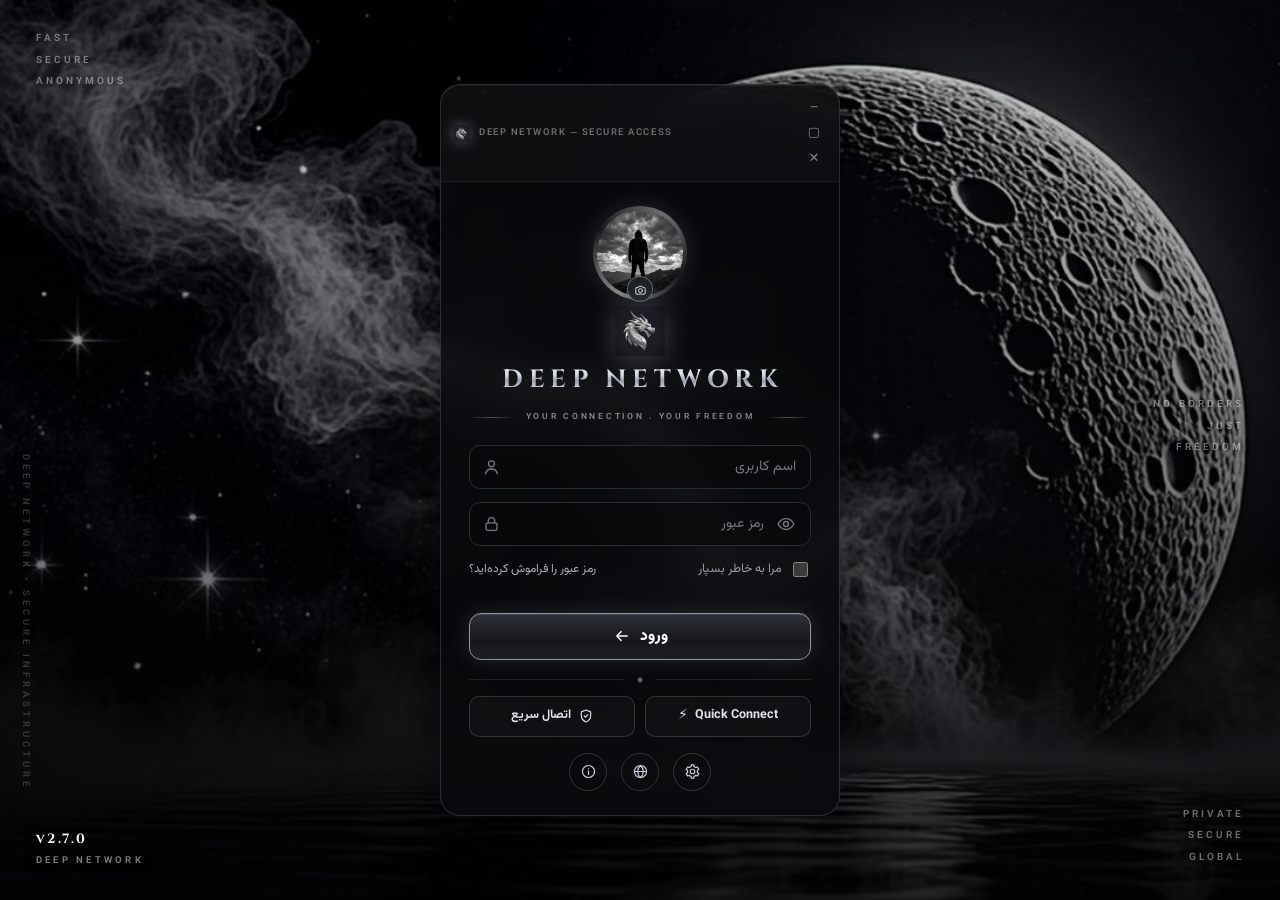
==== commit ab752343: "feat(ui): DEEP NETWORK / IR-VPN silver-black re-theme Login screen (per user's design mock): - starr" ====
--- a/panel.html
+++ b/panel.html
@@ -5,16 +5,14 @@
 <meta name="viewport" content="width=device-width,initial-scale=1,viewport-fit=cover">
 <meta name="theme-color" content="#0a0a0b">
 <meta name="robots" content="noindex,nofollow">
-<title>پنل مدیریت | NullGate</title>
-
-
-
-<style>@font-face{font-family:'Vazirmatn';font-style:normal;font-weight:400;font-display:swap;src:url([data-uri]) format('woff2');}@font-face{font-family:'Vazirmatn';font-style:normal;font-weight:600;font-display:swap;src:url([data-uri]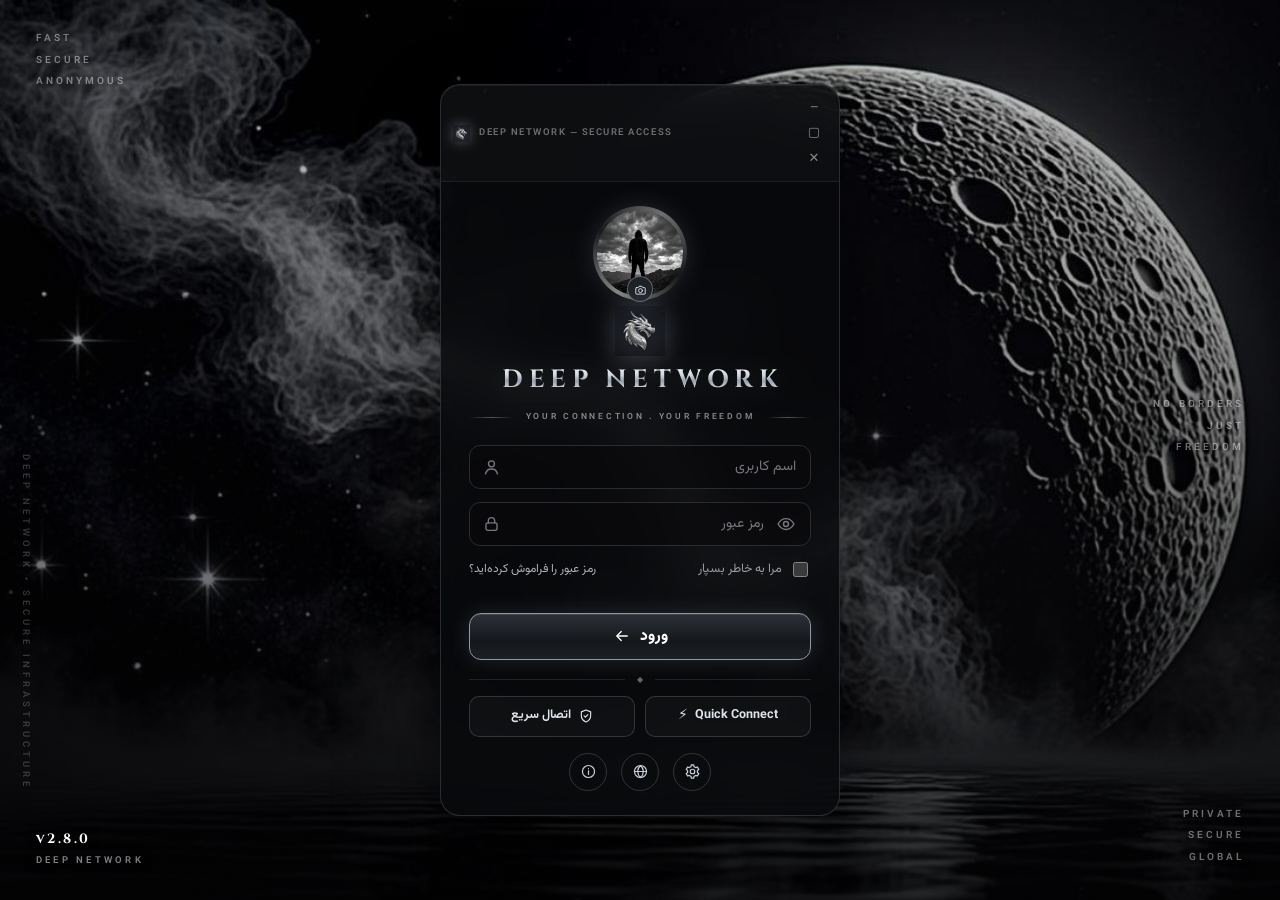
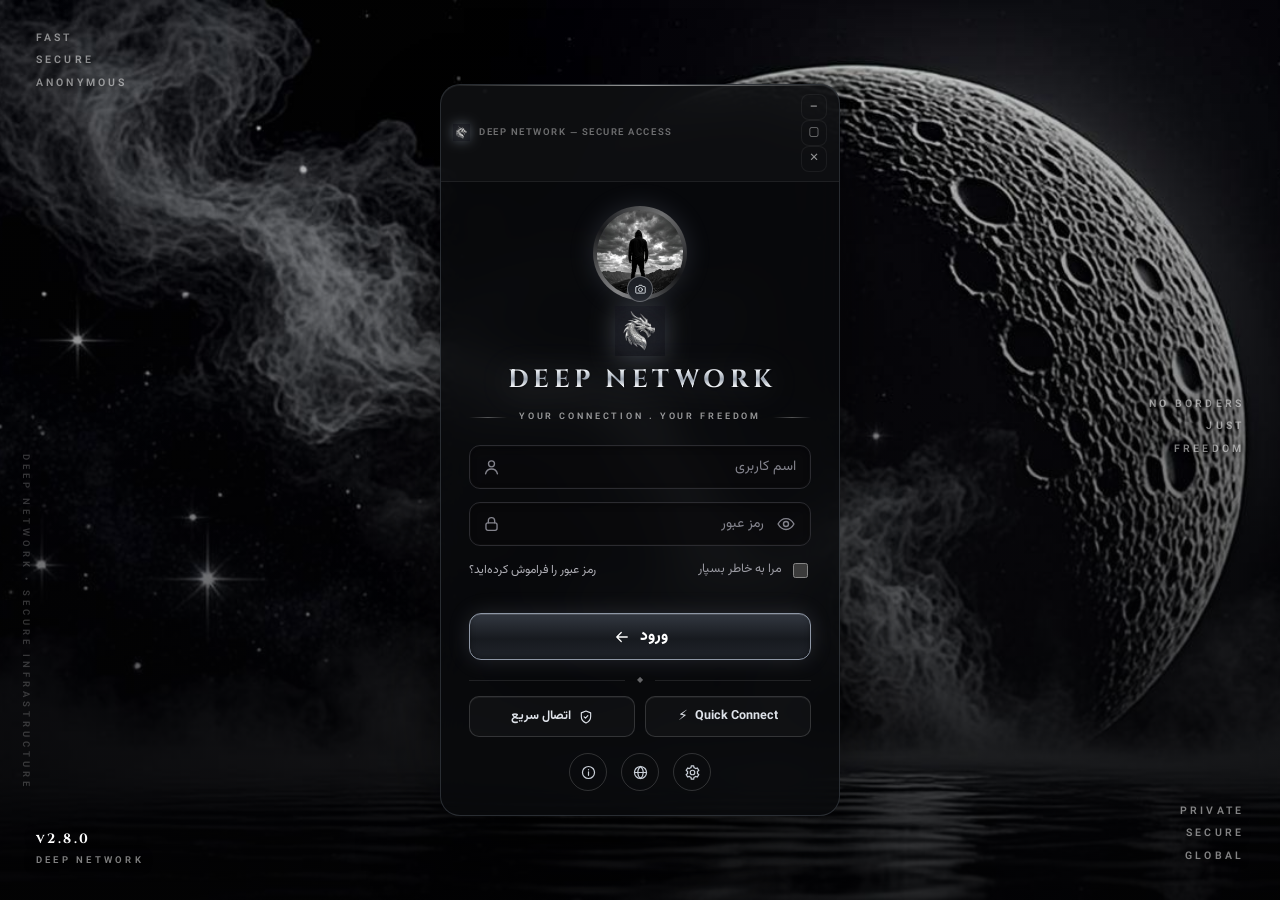
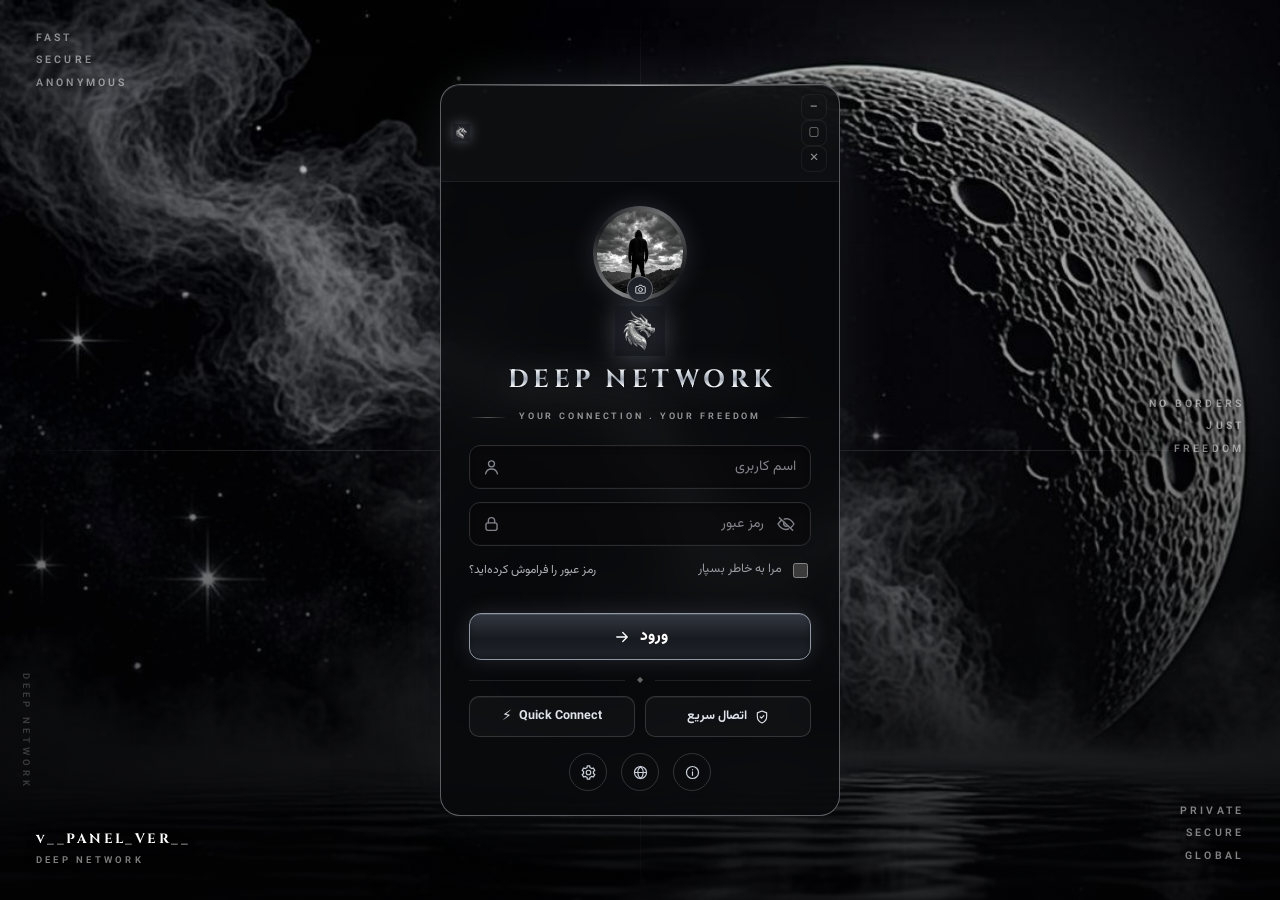
